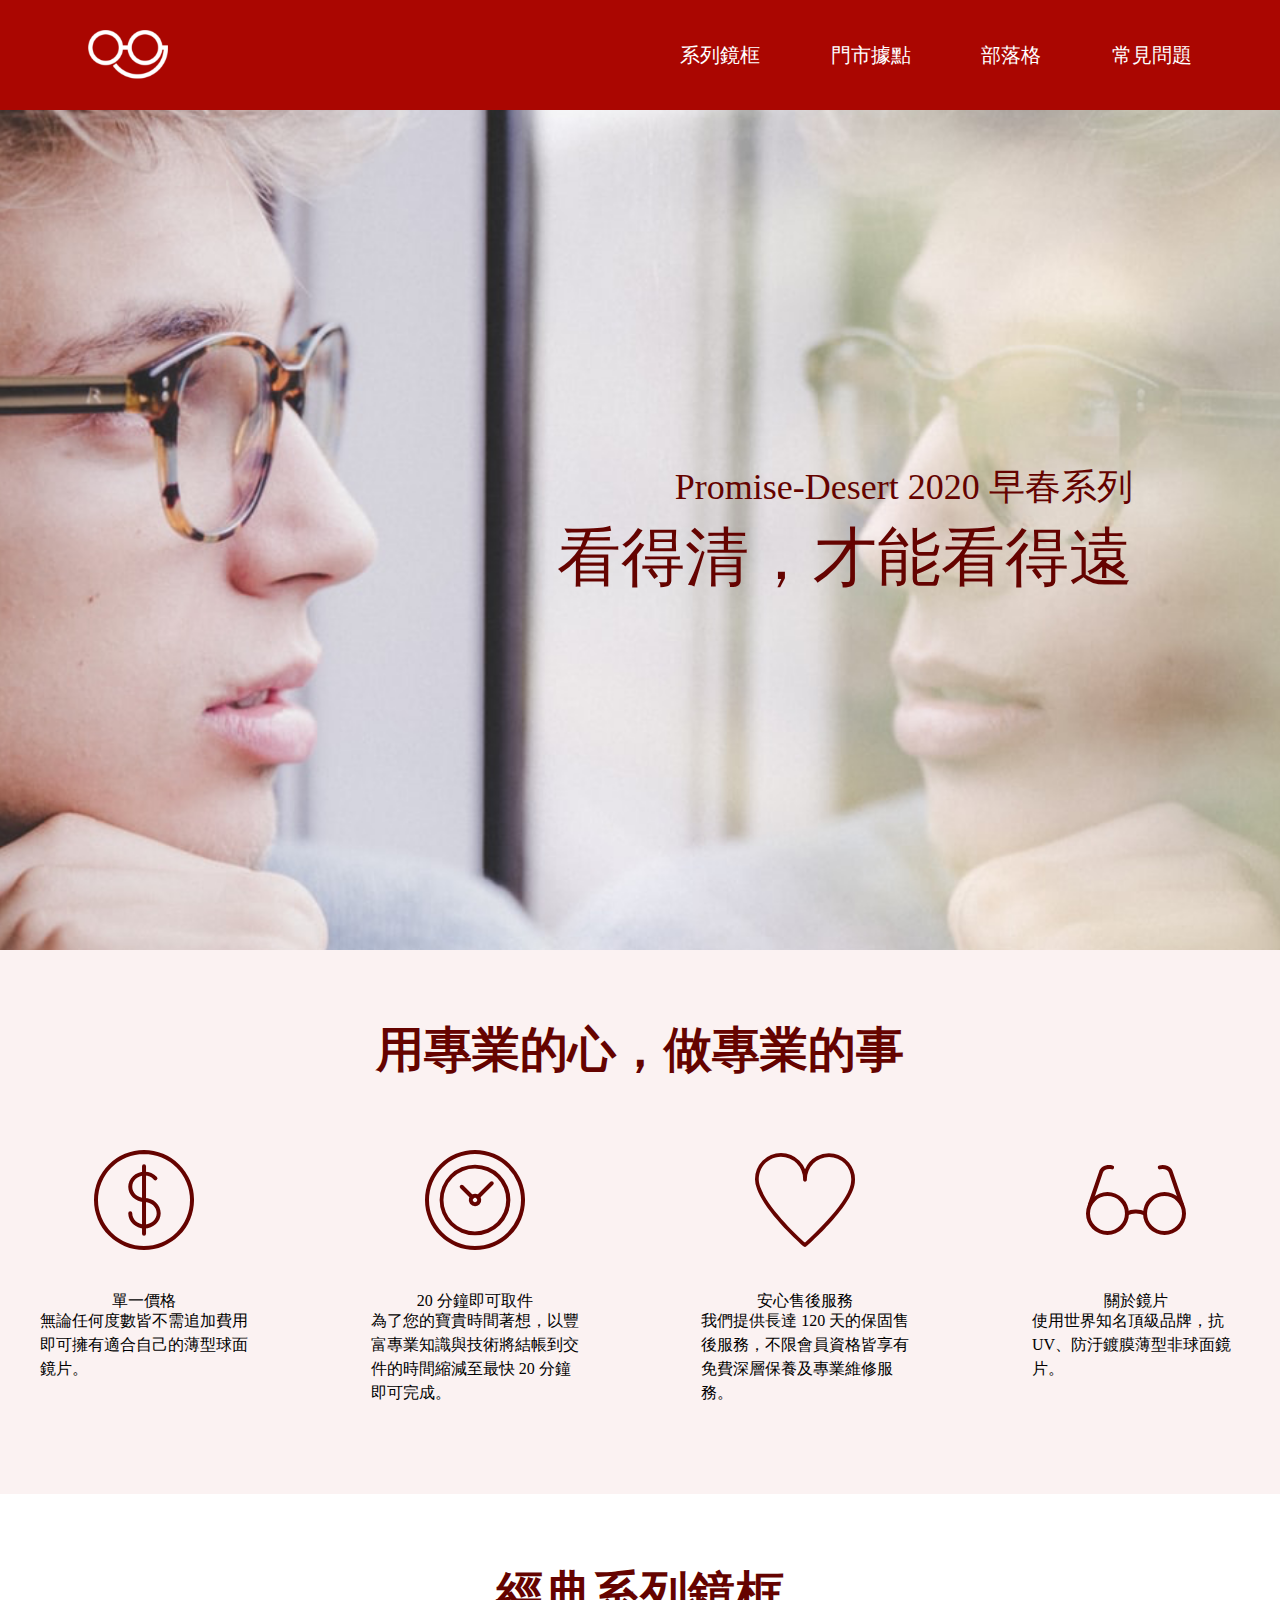
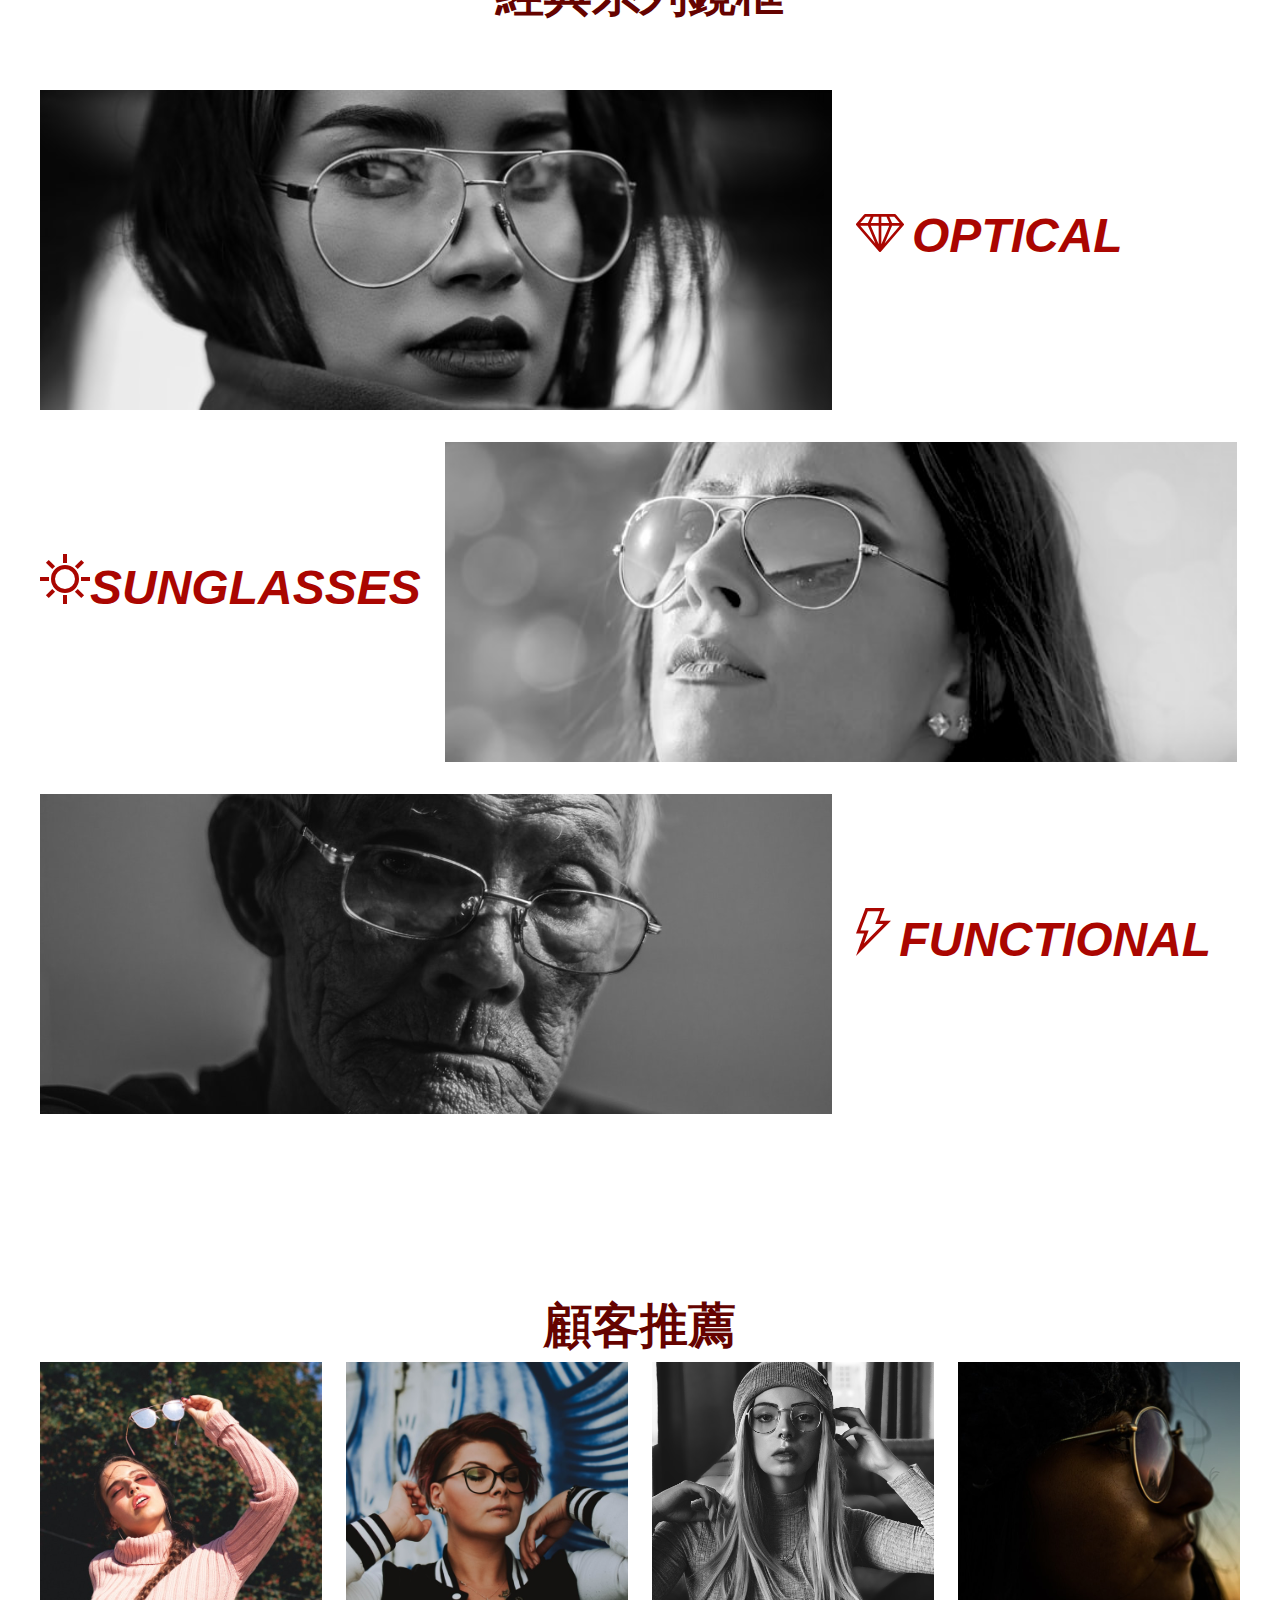
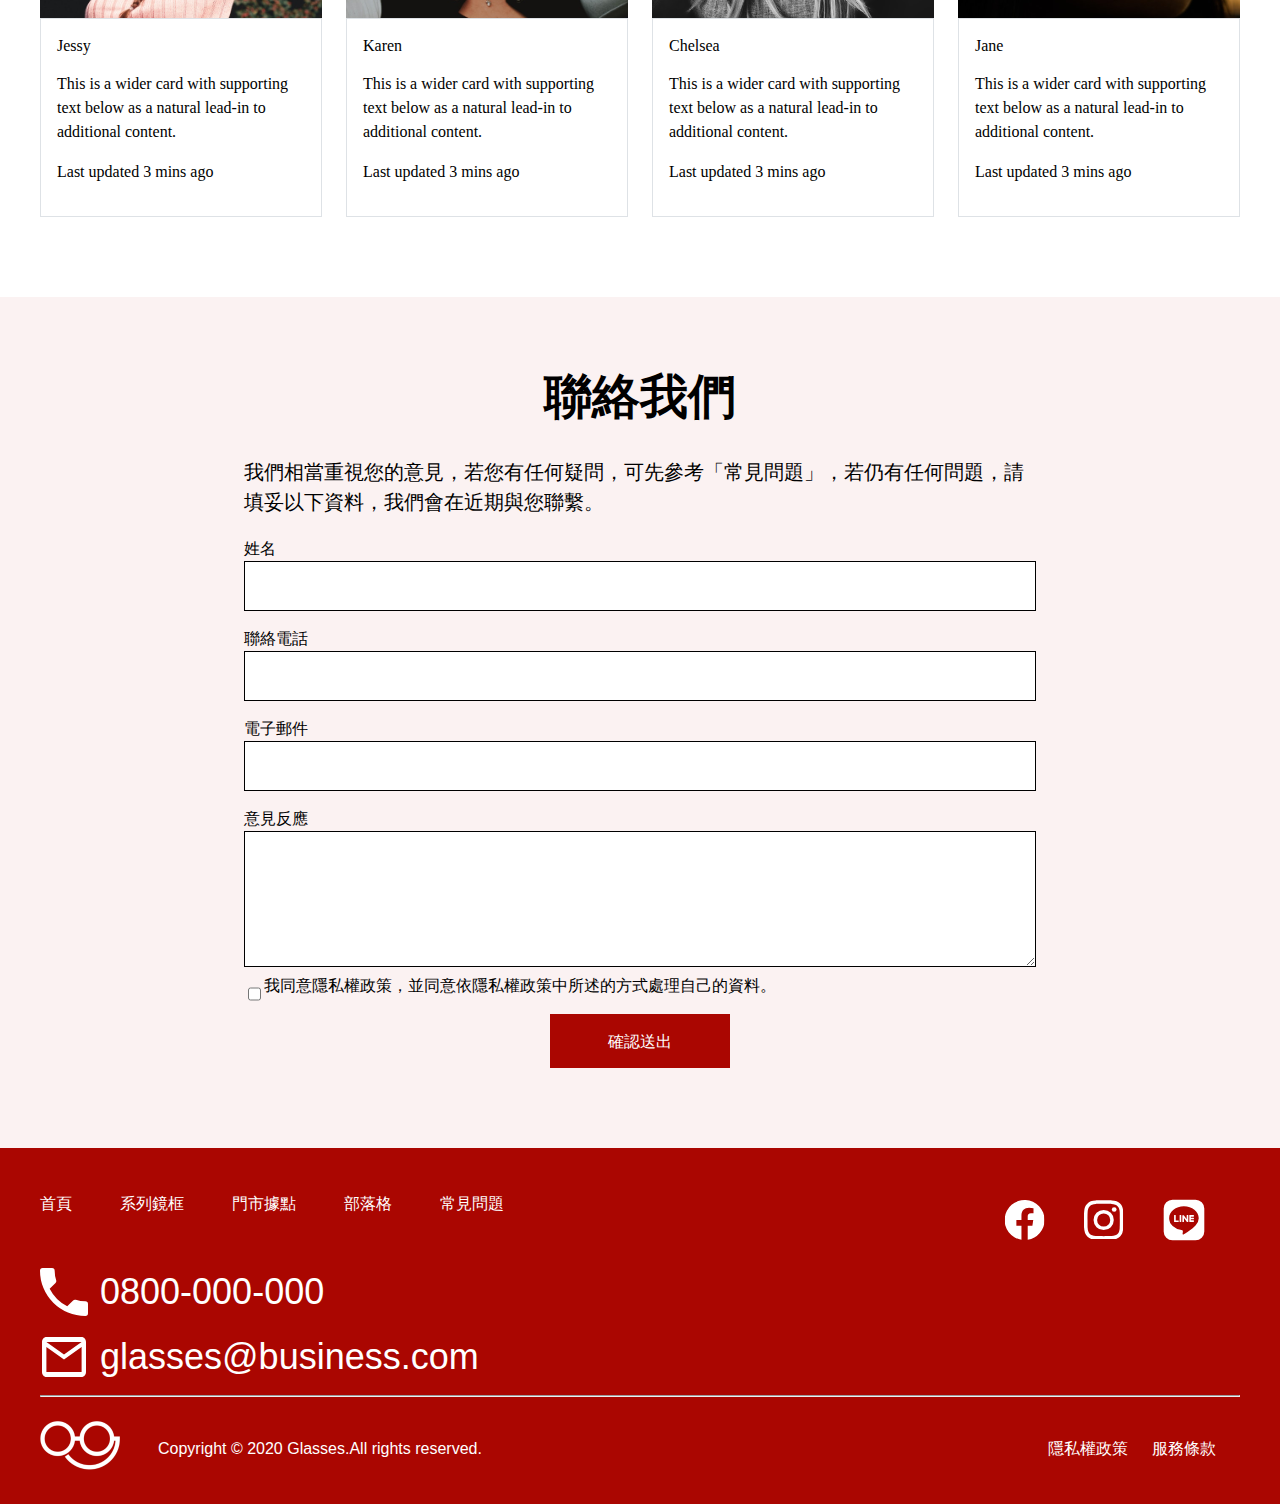
==== index.html @ a4ba2c4d "第三 & 四週 RWD 版型" ====
<!DOCTYPE html>
<html lang="en">

<head>
    <meta charset="UTF-8">
    <meta name="viewport" content="width=device-width, initial-scale=1.0">
    <title>第三 & 四週版型</title>
    <link rel="stylesheet" href="https://cdnjs.cloudflare.com/ajax/libs/font-awesome/5.13.0/css/all.min.css">
    <link rel="stylesheet" href="css/all.min.css">
    <script src="https://code.jquery.com/jquery-3.5.1.min.js"
        integrity="sha256-9/aliU8dGd2tb6OSsuzixeV4y/faTqgFtohetphbbj0=" crossorigin="anonymous"></script>
    <script type="text/javascript">
        $(document).ready(function () {
            $(".menubtn").click(function (e) {
                e.preventDefault();
                $(".menu").toggleClass("active");
            });
        });
    </script>
</head>

<body>
    <header>
        <a class="menubtn" href="index.html">
            <i class="fas fa-bars"></i>
        </a>
        <h1>
            <a href="index.html">
                <img src="image/logo-new_工作區域 1.png" alt="logo">
            </a>
        </h1>
        <ul class="menu">
            <li><a href="#">系列鏡框</a></li>
            <li><a href="#">門市據點</a></li>
            <li><a href="#">部落格</a></li>
            <li><a href="#">常見問題</a></li>
        </ul>
    </header>
    <section>
        <div class="banner">
            <div class="banner-content">
                <h1>Promise-Desert 2020 早春系列</h1>
                <h3>看得清，才能看得遠</h3>
            </div>
        </div>
    </section>
    <section>
        <div class="main">
            <div class="container">
                <h2 class="title">用專業的心，做專業的事</h2>
                <ul>
                    <li>
                        <img src="image/iconfinder_circle-dollar_430089.svg" alt="">
                        <h3>單一價格</h3>
                        <p>無論任何度數皆不需追加費用 即可擁有適合自己的薄型球面 鏡片。</p>
                    </li>
                    <li>
                        <img src="image/iconfinder_clock-1_430090.svg" alt="">
                        <h3>20 分鐘即可取件</h3>
                        <p>為了您的寶貴時間著想，以豐 富專業知識與技術將結帳到交 件的時間縮減至最快 20 分鐘 即可完成。</p>
                    </li>
                    <li>
                        <img src="image/iconfinder_heart_430099.svg" alt="">
                        <h3>安心售後服務</h3>
                        <p>我們提供長達 120 天的保固售後服務，不限會員資格皆享有免費深層保養及專業維修服務。</p>
                    </li>
                    <li>
                        <img src="image/iconfinder_glasses_430098 (1).svg" alt="">
                        <h3>關於鏡片</h3>
                        <p>使用世界知名頂級品牌，抗UV、防汙鍍膜薄型非球面鏡片。</p>
                    </li>
                </ul>
            </div>
        </div>
    </section>
    <section>
        <div class="product">
            <div class="container">
                <h2 class="title">經典系列鏡框</h2>
                <div class="product-content">
                    <img src="image/8.png" alt="">
                    <div class="title product-style">
                        <img src="image/iconfinder_44_2529968.svg" alt="">
                        <h3>OPTICAL</h3>
                    </div>
                </div>
                <div class="product-content">
                    <img src="image/pic.png" alt="">
                    <div class="title product-style">
                        <img src="image/Layer_1.svg" alt="">
                        <h3>SUNGLASSES</h3>
                    </div>

                </div>
                <div class="product-content">
                    <img src="image/28.png" alt="">
                    <div class="title product-style">
                        <img src="image/Page-1.svg" alt="">
                        <h3>FUNCTIONAL</h3>
                    </div>
                </div>
            </div>
        </div>
    </section>
    <section>
        <div class="custom">
            <div class="container">
                <h2 class="title">顧客推薦</h2>
                <ul>
                    <li>
                        <a class="photo">
                            <img src="image/18.png" alt="">
                        </a>
                        <a class="content">
                            <h3>Jessy</h3>
                            <p>This is a wider card with supporting text below as a natural lead-in to additional
                                content.
                            </p>
                            <p>Last updated 3 mins ago</p>
                        </a>
                    </li>
                    <li>
                        <a class="photo"><img src="image/25.png" alt=""></a>
                        <a class="content">
                            <h3>Karen</h3>
                            <p>This is a wider card with supporting text below as a natural lead-in to additional
                                content.
                            </p>
                            <p>Last updated 3 mins ago</p>
                        </a>
                    </li>
                    <li>
                        <a class="photo"><img src="image/36.png" alt=""></a>
                        <a class="content">
                            <h3>Chelsea</h3>
                            <p>This is a wider card with supporting text below as a natural lead-in to additional
                                content.
                            </p>
                            <p>Last updated 3 mins ago</p>
                        </a>
                    </li>
                    <li>
                        <a class="photo"><img src="image/45.png" alt=""></a>
                        <a class="content">
                            <h3>Jane</h3>
                            <p>This is a wider card with supporting text below as a natural lead-in to additional
                                content.
                            </p>
                            <p>Last updated 3 mins ago</p>
                        </a>

                    </li>
                </ul>
            </div>
        </div>
    </section>
    <section>
        <div class="contact">
            <div class="container">
                <h2 class="title">聯絡我們</h2>
                <div class="container">
                    <h3>我們相當重視您的意見，若您有任何疑問，可先參考「常見問題」，若仍有任何問題，請填妥以下資料，我們會在近期與您聯繫。</h3>
                    <label for="Name">姓名</label>
                    <input type="text" id="Name" name="Name">
                    <label for="Tel">聯絡電話</label>
                    <input type="text" id="Tel" name="Tel">
                    <label for="Email">電子郵件</label>
                    <input type="text" id="Email" name="Email">
                    <label for="Message">意見反應</label>
                    <textarea id="Message" rows="4" cols="50"></textarea>
                    <div class="agree-container">
                        <input type="checkbox" name="" id="agree">
                        <label class="agree" for="agree">
                            我同意隱私權政策，並同意依隱私權政策中所述的方式處理自己的資料。
                        </label>
                    </div>
                    <div class="submit">
                        <a href="#" class="submit" type="submit">確認送出</a>
                    </div>
                </div>
            </div>
        </div>
    </section>
    <footer>
        <div class="container">
            <div class="footer-phone">
                <div class="footer-hd">
                    <ul class="list">
                        <li>
                            <a href="#">
                                首頁
                            </a>
                        </li>
                        <li>
                            <a href="#">
                                系列鏡框
                            </a>
                        </li>
                        <li>
                            <a href="#">
                                門市據點
                            </a>
                        </li>
                        <li>
                            <a href="#">
                                部落格
                            </a>
                        </li>
                        <li>
                            <a href="#">
                                常見問題
                            </a>
                        </li>
                    </ul>
                    <ul class="icon">
                        <li>
                            <a href="#"><img src="image/ic_social_fb.svg" alt=""></a>
                        </li>
                        <li>
                            <a href="#"><img src="image/ic_social_ig.svg" alt=""></a>
                        </li>
                        <li>
                            <a href="#"><img src="image/ic_social_line.svg" alt=""></a>
                        </li>
                    </ul>
                </div>
                <div class="content">
                    <p><img src="image/ic_phone_48px.svg" class="tel" alt="">0800-000-000</p>
                    <p><img src="image/ic_mail_outline_24px.svg" class="email" alt="">glasses@business.com</p>
                </div>
            </div>
            <hr>
            <div class="footer-dn">
                <a href="#">
                    <img src="image/logo-new_工作區域 1@2x.png" alt="">
                </a>
                <div class="copy">
                    <span>Copyright © 2020 Glasses.All rights reserved.</span>
                    <p><span>隱私權政策</span><span>服務條款</span></p>
                </div>

            </div>
        </div>
    </footer>
</body>

</html>
---- css/all.min.css ----
html,body,div,span,applet,object,iframe,h1,h2,h3,h4,h5,h6,p,blockquote,pre,a,abbr,acronym,address,big,cite,code,del,dfn,em,img,ins,kbd,q,s,samp,small,strike,strong,sub,sup,tt,var,b,u,i,center,dl,dt,dd,ol,ul,li,fieldset,form,label,legend,table,caption,tbody,tfoot,thead,tr,th,td,article,aside,canvas,details,embed,figure,figcaption,footer,header,hgroup,menu,nav,output,ruby,section,summary,time,mark,audio,video{margin:0;padding:0;border:0;font-size:100%;font:inherit;vertical-align:baseline}article,aside,details,figcaption,figure,footer,header,hgroup,menu,nav,section{display:block}body{line-height:1}ol,ul{list-style:none}blockquote,q{quotes:none}blockquote:before,blockquote:after,q:before,q:after{content:"";content:none}table{border-collapse:collapse;border-spacing:0}*,*:before,*:after{-webkit-box-sizing:border-box;box-sizing:border-box}header{padding:30px 88px;background-color:#AA0601;display:-webkit-box;display:-ms-flexbox;display:flex;-webkit-box-pack:justify;-ms-flex-pack:justify;justify-content:space-between;-webkit-box-orient:horizontal;-webkit-box-direction:normal;-ms-flex-direction:row;flex-direction:row}header img{display:block;width:100%;height:auto}header .menubtn{display:none;color:#ffffff}header .menu{display:-webkit-box;display:-ms-flexbox;display:flex;width:512px;-webkit-box-pack:justify;-ms-flex-pack:justify;justify-content:space-between}header .menu li{padding:10px 0}header .menu li a{color:white;font-size:20px;line-height:1.5;text-decoration:none}footer{font-family:Roboto,sans-serif;font-weight:100;background-color:#aa0601;padding:48px 0 27.43px 0}footer .container .footer-hd{margin-bottom:18px;display:-webkit-box;display:-ms-flexbox;display:flex;-webkit-box-pack:justify;-ms-flex-pack:justify;justify-content:space-between;-webkit-box-orient:horizontal;-webkit-box-direction:normal;-ms-flex-direction:row;flex-direction:row}footer .container .footer-hd .list{display:-webkit-box;display:-ms-flexbox;display:flex;-webkit-box-pack:justify;-ms-flex-pack:justify;justify-content:space-between;-webkit-box-orient:horizontal;-webkit-box-direction:normal;-ms-flex-direction:row;flex-direction:row}footer .container .footer-hd .list li{text-align:center;margin-right:48px}footer .container .footer-hd .list a{text-decoration:none;color:white}footer .container .footer-hd .icon{display:-webkit-box;display:-ms-flexbox;display:flex;-ms-flex-pack:distribute;justify-content:space-around;-webkit-box-orient:horizontal;-webkit-box-direction:normal;-ms-flex-direction:row;flex-direction:row}footer .container .footer-hd .icon li{margin-right:32px}footer .container .content p{display:-webkit-box;display:-ms-flexbox;display:flex;-webkit-box-pack:start;-ms-flex-pack:start;justify-content:start;-webkit-box-orient:horizontal;-webkit-box-direction:normal;-ms-flex-direction:row;flex-direction:row;-webkit-box-align:center;-ms-flex-align:center;align-items:center;font-size:36px;line-height:54px;color:white;margin-bottom:11px}footer .container .content img{width:48px;height:48px;margin-right:12px}footer .container hr{margin-bottom:24px}footer .container .footer-dn{font-size:16px;line-height:24px;color:white;display:-webkit-box;display:-ms-flexbox;display:flex;-webkit-box-pack:justify;-ms-flex-pack:justify;justify-content:space-between;-webkit-box-orient:horizontal;-webkit-box-direction:normal;-ms-flex-direction:row;flex-direction:row}footer .container .footer-dn img{width:80px;margin-right:38px}footer .container .footer-dn .copy{width:100%;display:-webkit-box;display:-ms-flexbox;display:flex;-webkit-box-pack:justify;-ms-flex-pack:justify;justify-content:space-between;-webkit-box-orient:horizontal;-webkit-box-direction:normal;-ms-flex-direction:row;flex-direction:row;-webkit-box-align:center;-ms-flex-align:center;align-items:center}footer .container .footer-dn .copy>span{display:block}footer .container .footer-dn .copy p span{margin-right:24px}.title{font-size:48px;line-height:72px;color:#650300;font-weight:bold;text-align:center}.main,.product,.custom,.contact{padding-top:64px;padding-bottom:80px}.container{max-width:1200px;margin:0 auto}.menu{width:512px;display:-webkit-box;display:-ms-flexbox;display:flex;-webkit-box-pack:justify;-ms-flex-pack:justify;justify-content:space-between;-webkit-box-orient:horizontal;-webkit-box-direction:normal;-ms-flex-direction:row;flex-direction:row}.menu li{padding:10px 0}.menu li a{color:white;font-size:20px;line-height:1.5;text-decoration:none}.banner{background:url("../image/68.png");background-position:center center;background-repeat:no-repeat;width:100%;height:840px;position:relative;color:#650300}.banner h1{display:inline-block;width:526px;height:50px;font-size:36px;line-height:54px}.banner h3{display:inline-block;width:576px;height:90px;font-size:64px;line-height:96px}.banner .banner-content{position:absolute;top:50%;left:66%;-webkit-transform:translate(-50%, -50%);transform:translate(-50%, -50%);text-align:right}.main{height:544px;background-color:#aa06010d}.main .title{margin-bottom:64px}.main ul{display:-webkit-box;display:-ms-flexbox;display:flex;-webkit-box-pack:justify;-ms-flex-pack:justify;justify-content:space-between;-webkit-box-orient:horizontal;-webkit-box-direction:normal;-ms-flex-direction:row;flex-direction:row;-ms-flex-wrap:wrap;flex-wrap:wrap}.main li{text-align:center}.main img{width:100px;height:100px;margin-bottom:40px}.main p{width:208px;text-align:left;font-size:16px;line-height:24px}.product .title{margin-bottom:60px}.product .product-style{font-family:Roboto, sans-serif;font-style:Italic;color:#AA0601;font-weight:bold;display:-webkit-box;display:-ms-flexbox;display:flex;-webkit-box-pack:center;-ms-flex-pack:center;justify-content:center;-webkit-box-orient:horizontal;-webkit-box-direction:normal;-ms-flex-direction:row;flex-direction:row;-webkit-box-align:baseline;-ms-flex-align:baseline;align-items:baseline}.product .product-content{display:-webkit-box;display:-ms-flexbox;display:flex;-webkit-box-pack:start;-ms-flex-pack:start;justify-content:start;-webkit-box-orient:horizontal;-webkit-box-direction:normal;-ms-flex-direction:row;flex-direction:row;-webkit-box-align:center;-ms-flex-align:center;align-items:center}.product .product-content>img{margin-bottom:32px}.product .product-content:nth-child(odd){-webkit-box-orient:horizontal;-webkit-box-direction:reverse;-ms-flex-direction:row-reverse;flex-direction:row-reverse}.product .product-content:nth-child(odd)>img{margin-left:24px}.product .product-content:nth-child(even) .product-style>img{margin-left:24px;margin-right:8px}.custom{max-width:1920px;margin:0 auto}.custom ul{display:-webkit-box;display:-ms-flexbox;display:flex;-webkit-box-pack:center;-ms-flex-pack:center;justify-content:center;-webkit-box-orient:horizontal;-webkit-box-direction:normal;-ms-flex-direction:row;flex-direction:row;-ms-flex-wrap:wrap;flex-wrap:wrap}.custom li{width:282px;margin-right:24px;list-style:none}.custom li .photo{display:block;height:256px}.custom li .photo img{margin-bottom:16px}.custom li .content{display:block;padding:16px;border:1px solid #dee2e6}.custom li .content h3{font-size:16px;line-height:21px;margin-bottom:16px}.custom li .content p{font-size:16px;line-height:24px;margin-bottom:16px}.custom li:nth-child(4){margin-right:0}.contact{background-color:#AA06010D}.contact .title{color:black;margin-bottom:24px}.contact .container{max-width:792px;margin:0 auto;font-size:16px;line-height:24px}.contact .container h3{font-size:20px;line-height:30px;margin-bottom:20px}.contact .container .agree-container{display:-webkit-box;display:-ms-flexbox;display:flex}.contact .container .agree{margin-bottom:16px}.contact .container input:not([type="checkbox"]){max-width:792px;width:100%;height:50px;padding:14px 16px;border:1px solid black;margin-bottom:16px}.contact .container textarea{max-width:792px;width:100%;height:136px;padding:14px 16px;border:1px solid black}.contact .container .submit{display:-webkit-box;display:-ms-flexbox;display:flex;-webkit-box-pack:center;-ms-flex-pack:center;justify-content:center;-webkit-box-orient:horizontal;-webkit-box-direction:normal;-ms-flex-direction:row;flex-direction:row;-webkit-box-align:center;-ms-flex-align:center;align-items:center}.contact .container .submit a{padding:16px 58px;display:block;width:180px;height:54px;text-decoration:none;color:white;background-color:#AA0601}.faq-bg .container,.faq-content .container{max-width:1200px;margin:0 auto}.faq-bg{background:url("../image/72.png");background-position:center top;background-repeat:no-repeat;height:304px;padding-top:214px;margin-bottom:80px}.faq-bg .container{display:-webkit-box;display:-ms-flexbox;display:flex;-webkit-box-pack:start;-ms-flex-pack:start;justify-content:start;-webkit-box-orient:horizontal;-webkit-box-direction:normal;-ms-flex-direction:row;flex-direction:row;-webkit-box-align:center;-ms-flex-align:center;align-items:center;height:90px}.faq-bg .container h1{font-size:64px;line-height:80px;font-weight:bold}.faq-bg .container img{margin-left:16px}.faq-content{margin-bottom:104px}.faq-content h2{font-size:32px;line-height:63px;font-weight:bold;margin-bottom:16px}.faq-content h3{font-size:20px;line-height:23px;font-weight:bold}.faq-content p{font-size:16px;line-height:24px}.faq-content .item{border:1px solid #000000}.faq-content .item>a{text-decoration:none;color:black;display:-webkit-box;display:-ms-flexbox;display:flex;-webkit-box-pack:justify;-ms-flex-pack:justify;justify-content:space-between;-webkit-box-orient:horizontal;-webkit-box-direction:normal;-ms-flex-direction:row;flex-direction:row}.faq-content .item.active .down{display:none}.faq-content .item:not(.active) .up{display:none}.faq-content .item-hd{padding:22px 38px;border-bottom:1px solid #000000}.faq-content .item-body{background-color:#f2f2f2;padding:22px 38px;padding-right:246px}@media (max-width: 768px){header{padding:30px 48px}header .menu{max-width:440px}footer{padding-left:48px;padding-right:48px}footer .container .footer-hd{-webkit-box-align:center;-ms-flex-align:center;align-items:center}footer .container .footer-hd .list li{width:64px;margin-right:40px}footer .container .footer-hd .icon img{width:24px;height:24px}footer .container .content img{width:32px;height:32px;margin-right:8px}footer .container .content p{font-size:20px;line-height:30px}footer .container .footer-dn{font-size:16px;line-height:24px;color:white}footer .container .footer-dn img{display:none}footer .container .footer-dn .copy{width:100%;display:-webkit-box;display:-ms-flexbox;display:flex;-webkit-box-pack:justify;-ms-flex-pack:justify;justify-content:space-between;-webkit-box-orient:horizontal;-webkit-box-direction:normal;-ms-flex-direction:row;flex-direction:row;-webkit-box-align:center;-ms-flex-align:center;align-items:center}footer .container .footer-dn .copy>span{display:block}.title{font-size:32px;line-height:48px}.main,.product,.custom,.contact{padding-top:40px;padding-bottom:40px;padding-left:48px;padding-right:48px}.banner{background:url("../image/68_pad.png")}.banner h1{width:432px;font-size:20px;line-height:30px}.banner h3{width:432px;font-size:48px;line-height:72px}.main{height:668px}.main .title{margin-bottom:32px}.main li{width:324px;height:256px;display:-webkit-box;display:-ms-flexbox;display:flex;-webkit-box-pack:center;-ms-flex-pack:center;justify-content:center;-webkit-box-orient:vertical;-webkit-box-direction:normal;-ms-flex-direction:column;flex-direction:column;-webkit-box-align:center;-ms-flex-align:center;align-items:center}.main img{width:80px;height:80px;margin-bottom:16px}.main h3{margin-bottom:8px}.main p{max-width:224px;margin-bottom:80px}.product{font-size:28px;line-height:42px;display:-webkit-box;display:-ms-flexbox;display:flex;-webkit-box-orient:vertical;-webkit-box-direction:normal;-ms-flex-direction:column;flex-direction:column;-webkit-box-align:stretch;-ms-flex-align:stretch;align-items:stretch}.product .product-content img{width:410px;height:168px;margin-bottom:8px}.product .product-content:nth-child(odd){-webkit-box-orient:horizontal;-webkit-box-direction:normal;-ms-flex-direction:row;flex-direction:row}.product .product-content:nth-child(odd)>img{margin-left:0}.product .product-content:nth-child(odd) .product-style>img{margin-left:24px;margin-right:8px}.product .product-content .product-style>img{width:32px;height:32px}.custom li{width:324px}.custom li .photo img{width:324px;height:256px}.custom li:nth-child(1),.custom li:nth-child(2){margin-right:24px;margin-bottom:24px}.custom li:nth-child(even){margin-right:0}.custom li:nth-child(odd){margin-right:24px}.contact{padding-left:135px;padding-right:135px}.contact .agree-container{display:-webkit-box;display:-ms-flexbox;display:flex}.faq-bg .container,.faq-content .container{padding-left:48px;padding-right:48px}.faq-bg{background:url("../image/72_pad.png");background-position:center top;background-repeat:no-repeat;height:304px;padding-top:237px}.faq-bg .container{height:67px}.faq-bg .container h1{font-size:48px;line-height:80px}.faq-bg .container img{width:48px;height:48px;margin-left:16px}.faq-content{margin-bottom:156px}.faq-content h2{font-size:28px;line-height:63px;margin-bottom:32px}.faq-content h3{font-size:16px;line-height:24px}.faq-content p{font-size:14px;line-height:21px}.faq-content .item-hd{padding:22px 38px;border-bottom:1px solid #000000}.faq-content .item-body{background-color:#f2f2f2;padding:16px 24px}}@media (max-width: 375px){header{position:relative;-webkit-box-pack:center;-ms-flex-pack:center;justify-content:center;padding:10px 0;-webkit-box-align:center;-ms-flex-align:center;align-items:center;-webkit-box-orient:vertical;-webkit-box-direction:normal;-ms-flex-direction:column;flex-direction:column}header .menubtn{display:block;position:absolute;left:13px;width:24px}header h1 img{width:48px;height:30px}header .menu{max-height:0px;left:0;top:100%;width:100%;position:absolute;text-align:center;display:-webkit-box;display:-ms-flexbox;display:flex;-webkit-box-orient:vertical;-webkit-box-direction:normal;-ms-flex-direction:column;flex-direction:column;overflow:hidden;-webkit-transition:all 0.8s;transition:all 0.8s;z-index:120}header .menuactive{max-height:252px}header .menu li{display:block;background:#aa0601;color:#ffffff;border-top:1px solid #ffffff;padding:16px 0;z-index:120}header .menu lihover{background:#8f0400}header .menuactive{max-height:252px}footer{padding-left:11px;padding-right:11px}footer .container .footer-phone{display:-webkit-box;display:-ms-flexbox;display:flex;-webkit-box-pack:justify;-ms-flex-pack:justify;justify-content:space-between;-webkit-box-orient:horizontal;-webkit-box-direction:reverse;-ms-flex-direction:row-reverse;flex-direction:row-reverse}footer .container .footer-hd{-webkit-box-align:center;-ms-flex-align:center;align-items:center;margin:0}footer .container .footer-hd .list{display:none}footer .container .footer-hd .icon li{margin-right:24px}footer .container .footer-hd .icon img{width:24px;height:24px}footer .container .content img{width:13px;height:13px;margin-right:8px}footer .container .content p{font-size:16px;line-height:30px}footer .container .footer-dn{color:white}footer .container .footer-dn img{display:none}footer .container .footer-dn .copy{width:100%;display:-webkit-box;display:-ms-flexbox;display:flex;-webkit-box-pack:justify;-ms-flex-pack:justify;justify-content:space-between;-webkit-box-orient:horizontal;-webkit-box-direction:normal;-ms-flex-direction:row;flex-direction:row;-webkit-box-align:start;-ms-flex-align:start;align-items:start;-ms-flex-direction:column;flex-direction:column}footer .container .footer-dn .copy>span{display:block}footer .container .footer-dn .copy p span{display:block}.title{font-size:32px;line-height:48px}.main,.product,.custom,.contact{padding-top:24px;padding-bottom:24px;padding-left:48px;padding-right:48px}.banner{background:url("../image/68_phone.png");max-width:375px;height:394px;width:100%;height:394px}.banner h1{width:234px;height:22px;font-size:16px;line-height:30px}.banner h3{width:288px;height:45px;font-size:32px;line-height:72px}.banner .banner-content{left:58%}.main{height:1091px;padding-left:11px;padding-right:11px}.main .title{margin-bottom:12px;font-size:24px;line-height:48px}.main ul{display:-webkit-box;display:-ms-flexbox;display:flex;-webkit-box-pack:center;-ms-flex-pack:center;justify-content:center;-webkit-box-orient:vertical;-webkit-box-direction:normal;-ms-flex-direction:column;flex-direction:column;-webkit-box-align:center;-ms-flex-align:center;align-items:center}.main li{width:324px;height:256px;display:-webkit-box;display:-ms-flexbox;display:flex;-webkit-box-pack:center;-ms-flex-pack:center;justify-content:center;-webkit-box-orient:vertical;-webkit-box-direction:normal;-ms-flex-direction:column;flex-direction:column;-webkit-box-align:center;-ms-flex-align:center;align-items:center}.main img{width:80px;height:75.19px;margin-bottom:16px}.main h3{margin-bottom:8px}.main p{max-width:224px;margin-bottom:8px}.main p:last-child{margin-bottom:48px}.product{padding-left:11px;padding-right:11px;font-size:28px;line-height:42px;display:-webkit-box;display:-ms-flexbox;display:flex;-webkit-box-pack:center;-ms-flex-pack:center;justify-content:center;-webkit-box-orient:vertical;-webkit-box-direction:normal;-ms-flex-direction:column;flex-direction:column}.product .product-content{position:relative}.product .product-content img{width:352px;height:134px;margin-bottom:8px}.product .product-content .product-style{position:absolute;top:50%;left:50%;-webkit-transform:translate(-50%, -50%);transform:translate(-50%, -50%);color:white;font-size:28px;line-height:42px}.product .product-content .product-style>img{width:32px;height:32px}.product .product-content:nth-child(2) .product-style>img{content:url("../image/iconfinder_44_2529968_w.svg")}.product .product-content:nth-child(3) .product-style>img{content:url("../image/Layer_1_w.svg")}.product .product-content:nth-child(4) .product-style>img{content:url("../image/Page-1_w.svg")}.custom{padding-left:11px;padding-right:11px}.custom ul{-webkit-box-orient:vertical;-webkit-box-direction:normal;-ms-flex-direction:column;flex-direction:column}.custom li{width:352px;margin-bottom:24px}.custom li .photo img{width:100%;height:256px}.contact{padding-left:24px;padding-right:24px}.contact .agree-container{display:-webkit-box;display:-ms-flexbox;display:flex;-webkit-box-pack:center;-ms-flex-pack:center;justify-content:center;-webkit-box-orient:horizontal;-webkit-box-direction:normal;-ms-flex-direction:row;flex-direction:row}.faq-bg .container,.faq-content .container{padding-left:11px;padding-right:11px}.faq-bg{background:url("../image/72_phone.png");background-position:center top;background-repeat:no-repeat;height:143px;padding-top:103px;margin-bottom:24px}.faq-bg .container{height:40px}.faq-bg .container h1{font-size:28px;line-height:80px}.faq-bg .container img{width:24px;height:24px}.faq-content{margin-bottom:56px}.faq-content h2{font-size:20px;line-height:63px;margin-bottom:16px}.faq-content h3{font-size:16px;line-height:24px}.faq-content p{font-size:14px;line-height:21px}.faq-content .item-hd{padding:16px 16px;padding-right:8px;border-bottom:1px solid #000000}.faq-content .item-body{background-color:#f2f2f2;padding:16px 16px}}
/*# sourceMappingURL=all.min.css.map */
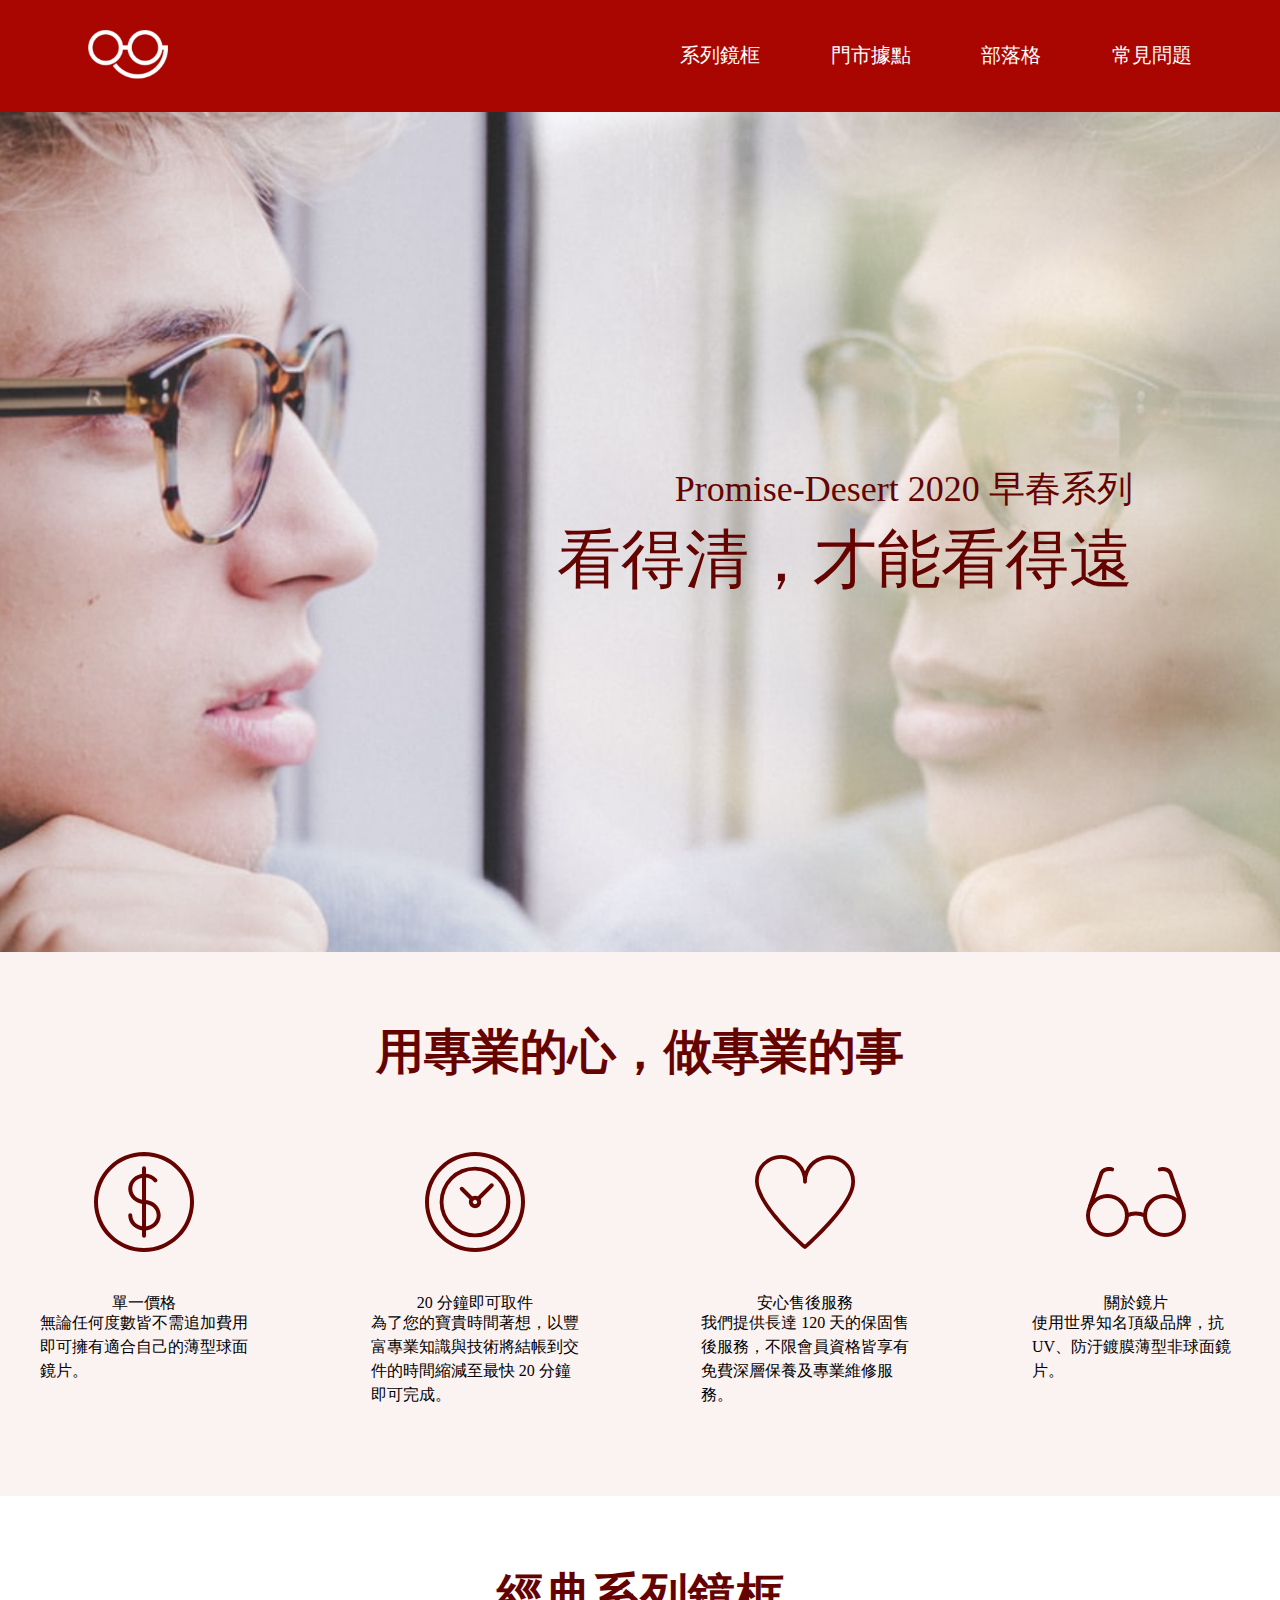
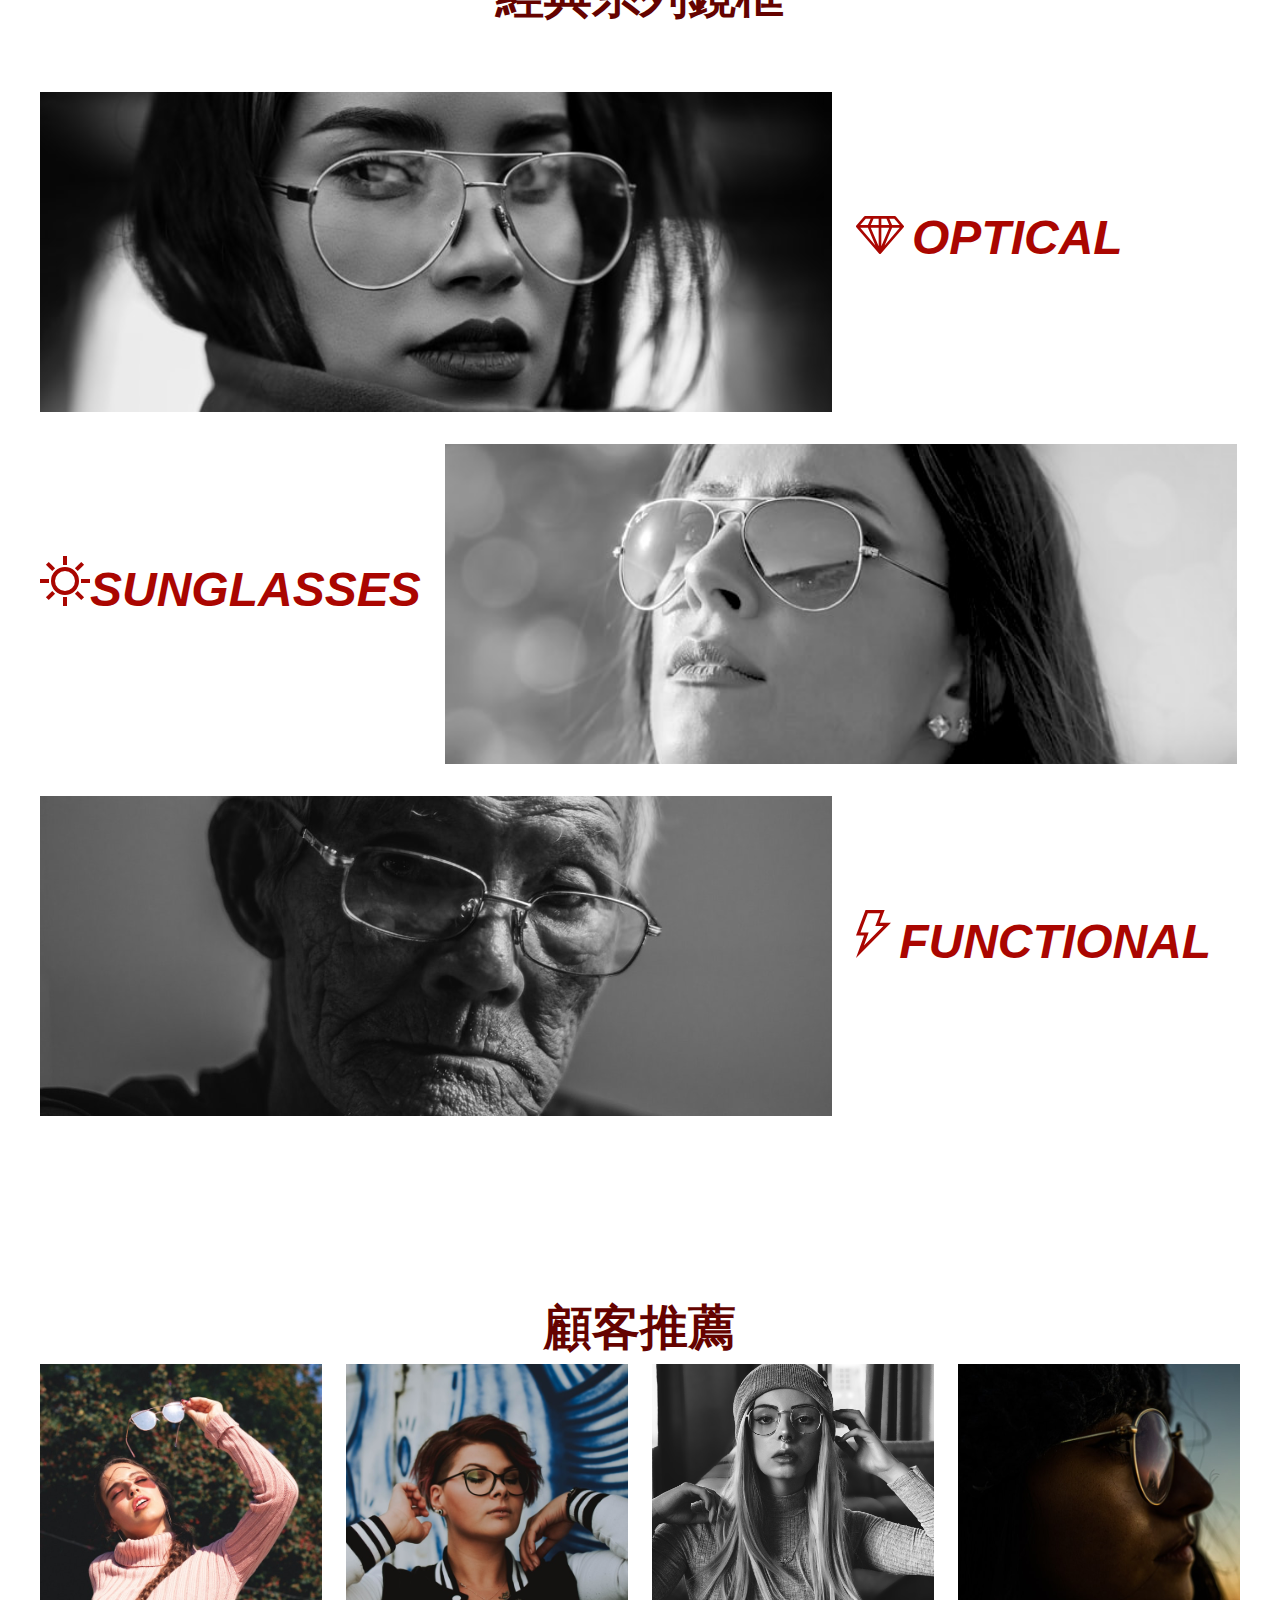
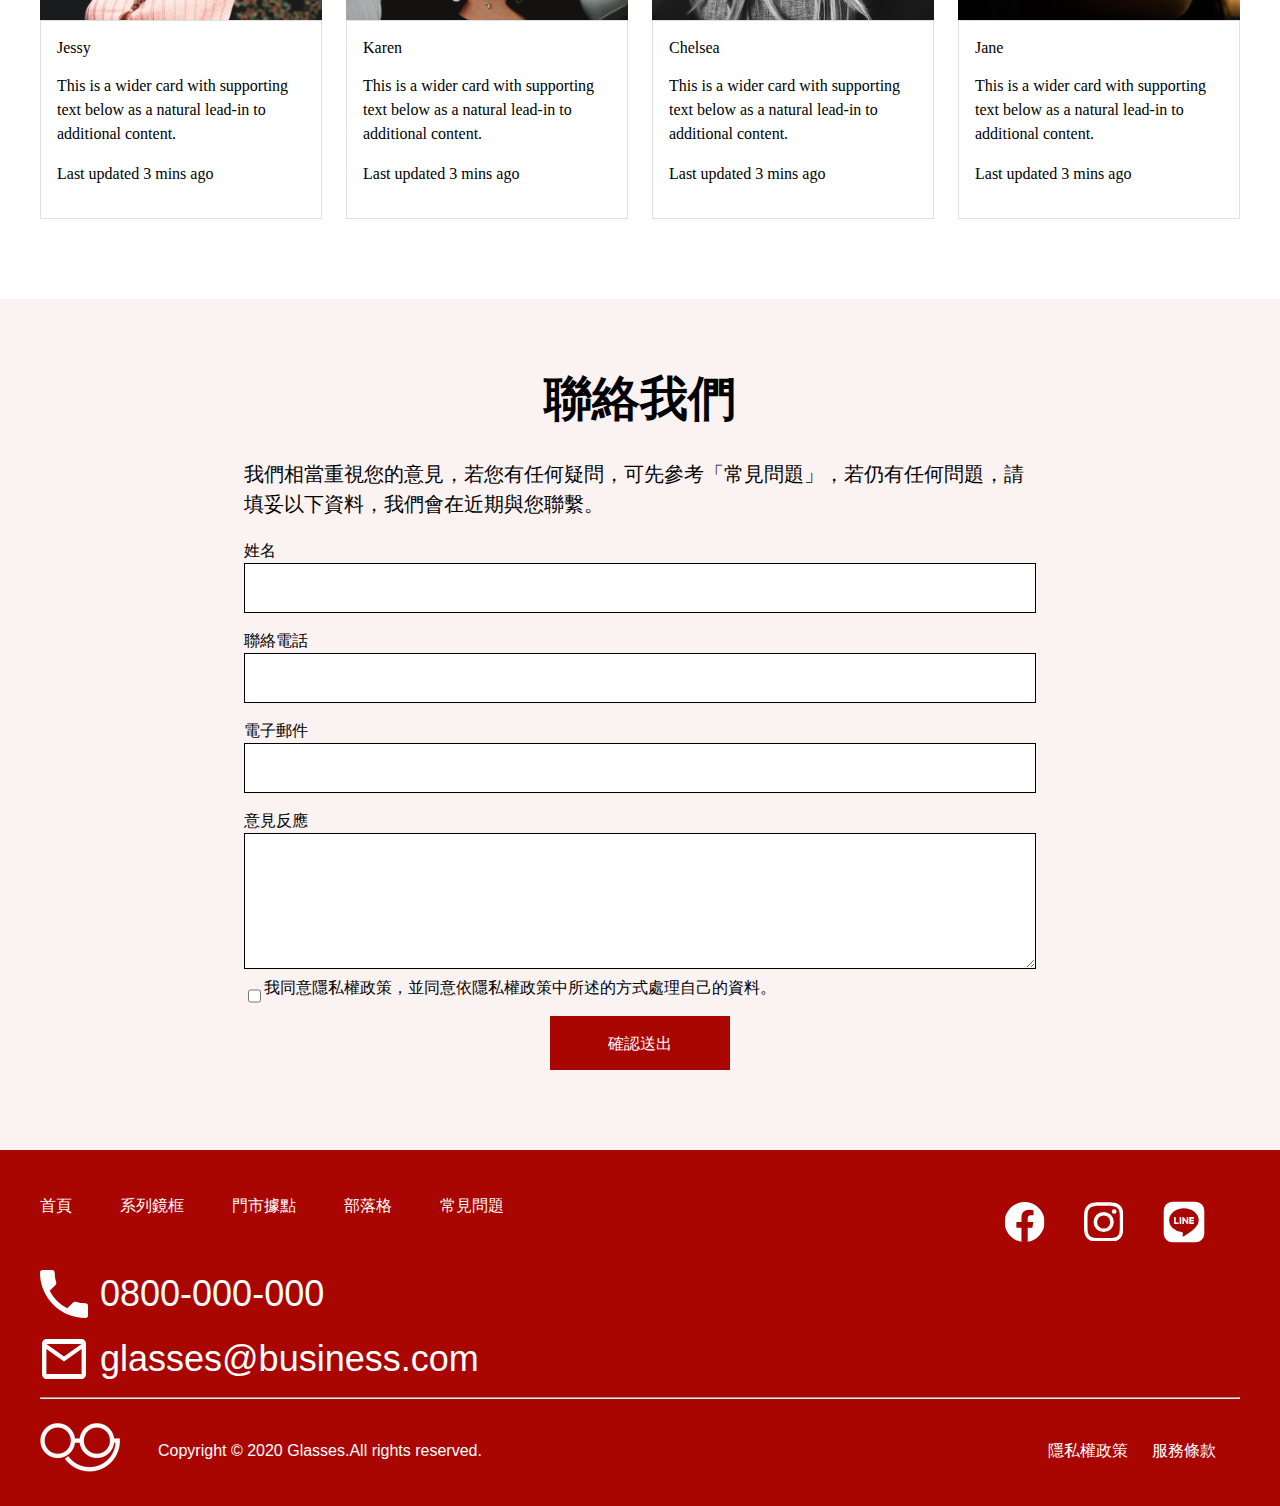
==== commit 4390bb9f: "修正漢堡選單" ====
--- a/index.html
+++ b/index.html
@@ -14,9 +14,11 @@
             $(".menubtn").click(function (e) {
                 e.preventDefault();
                 $(".menu").toggleClass("active");
+                console.log(e);
             });
         });
     </script>
+    
 </head>
 
 <body>
@@ -33,9 +35,10 @@
             <li><a href="#">系列鏡框</a></li>
             <li><a href="#">門市據點</a></li>
             <li><a href="#">部落格</a></li>
-            <li><a href="#">常見問題</a></li>
+            <li><a href="faq.html">常見問題</a></li>
         </ul>
     </header>
+
     <section>
         <div class="banner">
             <div class="banner-content">
--- a/css/all.min.css
+++ b/css/all.min.css
@@ -1,2 +1,2 @@
-html,body,div,span,applet,object,iframe,h1,h2,h3,h4,h5,h6,p,blockquote,pre,a,abbr,acronym,address,big,cite,code,del,dfn,em,img,ins,kbd,q,s,samp,small,strike,strong,sub,sup,tt,var,b,u,i,center,dl,dt,dd,ol,ul,li,fieldset,form,label,legend,table,caption,tbody,tfoot,thead,tr,th,td,article,aside,canvas,details,embed,figure,figcaption,footer,header,hgroup,menu,nav,output,ruby,section,summary,time,mark,audio,video{margin:0;padding:0;border:0;font-size:100%;font:inherit;vertical-align:baseline}article,aside,details,figcaption,figure,footer,header,hgroup,menu,nav,section{display:block}body{line-height:1}ol,ul{list-style:none}blockquote,q{quotes:none}blockquote:before,blockquote:after,q:before,q:after{content:"";content:none}table{border-collapse:collapse;border-spacing:0}*,*:before,*:after{-webkit-box-sizing:border-box;box-sizing:border-box}header{padding:30px 88px;background-color:#AA0601;display:-webkit-box;display:-ms-flexbox;display:flex;-webkit-box-pack:justify;-ms-flex-pack:justify;justify-content:space-between;-webkit-box-orient:horizontal;-webkit-box-direction:normal;-ms-flex-direction:row;flex-direction:row}header img{display:block;width:100%;height:auto}header .menubtn{display:none;color:#ffffff}header .menu{display:-webkit-box;display:-ms-flexbox;display:flex;width:512px;-webkit-box-pack:justify;-ms-flex-pack:justify;justify-content:space-between}header .menu li{padding:10px 0}header .menu li a{color:white;font-size:20px;line-height:1.5;text-decoration:none}footer{font-family:Roboto,sans-serif;font-weight:100;background-color:#aa0601;padding:48px 0 27.43px 0}footer .container .footer-hd{margin-bottom:18px;display:-webkit-box;display:-ms-flexbox;display:flex;-webkit-box-pack:justify;-ms-flex-pack:justify;justify-content:space-between;-webkit-box-orient:horizontal;-webkit-box-direction:normal;-ms-flex-direction:row;flex-direction:row}footer .container .footer-hd .list{display:-webkit-box;display:-ms-flexbox;display:flex;-webkit-box-pack:justify;-ms-flex-pack:justify;justify-content:space-between;-webkit-box-orient:horizontal;-webkit-box-direction:normal;-ms-flex-direction:row;flex-direction:row}footer .container .footer-hd .list li{text-align:center;margin-right:48px}footer .container .footer-hd .list a{text-decoration:none;color:white}footer .container .footer-hd .icon{display:-webkit-box;display:-ms-flexbox;display:flex;-ms-flex-pack:distribute;justify-content:space-around;-webkit-box-orient:horizontal;-webkit-box-direction:normal;-ms-flex-direction:row;flex-direction:row}footer .container .footer-hd .icon li{margin-right:32px}footer .container .content p{display:-webkit-box;display:-ms-flexbox;display:flex;-webkit-box-pack:start;-ms-flex-pack:start;justify-content:start;-webkit-box-orient:horizontal;-webkit-box-direction:normal;-ms-flex-direction:row;flex-direction:row;-webkit-box-align:center;-ms-flex-align:center;align-items:center;font-size:36px;line-height:54px;color:white;margin-bottom:11px}footer .container .content img{width:48px;height:48px;margin-right:12px}footer .container hr{margin-bottom:24px}footer .container .footer-dn{font-size:16px;line-height:24px;color:white;display:-webkit-box;display:-ms-flexbox;display:flex;-webkit-box-pack:justify;-ms-flex-pack:justify;justify-content:space-between;-webkit-box-orient:horizontal;-webkit-box-direction:normal;-ms-flex-direction:row;flex-direction:row}footer .container .footer-dn img{width:80px;margin-right:38px}footer .container .footer-dn .copy{width:100%;display:-webkit-box;display:-ms-flexbox;display:flex;-webkit-box-pack:justify;-ms-flex-pack:justify;justify-content:space-between;-webkit-box-orient:horizontal;-webkit-box-direction:normal;-ms-flex-direction:row;flex-direction:row;-webkit-box-align:center;-ms-flex-align:center;align-items:center}footer .container .footer-dn .copy>span{display:block}footer .container .footer-dn .copy p span{margin-right:24px}.title{font-size:48px;line-height:72px;color:#650300;font-weight:bold;text-align:center}.main,.product,.custom,.contact{padding-top:64px;padding-bottom:80px}.container{max-width:1200px;margin:0 auto}.menu{width:512px;display:-webkit-box;display:-ms-flexbox;display:flex;-webkit-box-pack:justify;-ms-flex-pack:justify;justify-content:space-between;-webkit-box-orient:horizontal;-webkit-box-direction:normal;-ms-flex-direction:row;flex-direction:row}.menu li{padding:10px 0}.menu li a{color:white;font-size:20px;line-height:1.5;text-decoration:none}.banner{background:url("../image/68.png");background-position:center center;background-repeat:no-repeat;width:100%;height:840px;position:relative;color:#650300}.banner h1{display:inline-block;width:526px;height:50px;font-size:36px;line-height:54px}.banner h3{display:inline-block;width:576px;height:90px;font-size:64px;line-height:96px}.banner .banner-content{position:absolute;top:50%;left:66%;-webkit-transform:translate(-50%, -50%);transform:translate(-50%, -50%);text-align:right}.main{height:544px;background-color:#aa06010d}.main .title{margin-bottom:64px}.main ul{display:-webkit-box;display:-ms-flexbox;display:flex;-webkit-box-pack:justify;-ms-flex-pack:justify;justify-content:space-between;-webkit-box-orient:horizontal;-webkit-box-direction:normal;-ms-flex-direction:row;flex-direction:row;-ms-flex-wrap:wrap;flex-wrap:wrap}.main li{text-align:center}.main img{width:100px;height:100px;margin-bottom:40px}.main p{width:208px;text-align:left;font-size:16px;line-height:24px}.product .title{margin-bottom:60px}.product .product-style{font-family:Roboto, sans-serif;font-style:Italic;color:#AA0601;font-weight:bold;display:-webkit-box;display:-ms-flexbox;display:flex;-webkit-box-pack:center;-ms-flex-pack:center;justify-content:center;-webkit-box-orient:horizontal;-webkit-box-direction:normal;-ms-flex-direction:row;flex-direction:row;-webkit-box-align:baseline;-ms-flex-align:baseline;align-items:baseline}.product .product-content{display:-webkit-box;display:-ms-flexbox;display:flex;-webkit-box-pack:start;-ms-flex-pack:start;justify-content:start;-webkit-box-orient:horizontal;-webkit-box-direction:normal;-ms-flex-direction:row;flex-direction:row;-webkit-box-align:center;-ms-flex-align:center;align-items:center}.product .product-content>img{margin-bottom:32px}.product .product-content:nth-child(odd){-webkit-box-orient:horizontal;-webkit-box-direction:reverse;-ms-flex-direction:row-reverse;flex-direction:row-reverse}.product .product-content:nth-child(odd)>img{margin-left:24px}.product .product-content:nth-child(even) .product-style>img{margin-left:24px;margin-right:8px}.custom{max-width:1920px;margin:0 auto}.custom ul{display:-webkit-box;display:-ms-flexbox;display:flex;-webkit-box-pack:center;-ms-flex-pack:center;justify-content:center;-webkit-box-orient:horizontal;-webkit-box-direction:normal;-ms-flex-direction:row;flex-direction:row;-ms-flex-wrap:wrap;flex-wrap:wrap}.custom li{width:282px;margin-right:24px;list-style:none}.custom li .photo{display:block;height:256px}.custom li .photo img{margin-bottom:16px}.custom li .content{display:block;padding:16px;border:1px solid #dee2e6}.custom li .content h3{font-size:16px;line-height:21px;margin-bottom:16px}.custom li .content p{font-size:16px;line-height:24px;margin-bottom:16px}.custom li:nth-child(4){margin-right:0}.contact{background-color:#AA06010D}.contact .title{color:black;margin-bottom:24px}.contact .container{max-width:792px;margin:0 auto;font-size:16px;line-height:24px}.contact .container h3{font-size:20px;line-height:30px;margin-bottom:20px}.contact .container .agree-container{display:-webkit-box;display:-ms-flexbox;display:flex}.contact .container .agree{margin-bottom:16px}.contact .container input:not([type="checkbox"]){max-width:792px;width:100%;height:50px;padding:14px 16px;border:1px solid black;margin-bottom:16px}.contact .container textarea{max-width:792px;width:100%;height:136px;padding:14px 16px;border:1px solid black}.contact .container .submit{display:-webkit-box;display:-ms-flexbox;display:flex;-webkit-box-pack:center;-ms-flex-pack:center;justify-content:center;-webkit-box-orient:horizontal;-webkit-box-direction:normal;-ms-flex-direction:row;flex-direction:row;-webkit-box-align:center;-ms-flex-align:center;align-items:center}.contact .container .submit a{padding:16px 58px;display:block;width:180px;height:54px;text-decoration:none;color:white;background-color:#AA0601}.faq-bg .container,.faq-content .container{max-width:1200px;margin:0 auto}.faq-bg{background:url("../image/72.png");background-position:center top;background-repeat:no-repeat;height:304px;padding-top:214px;margin-bottom:80px}.faq-bg .container{display:-webkit-box;display:-ms-flexbox;display:flex;-webkit-box-pack:start;-ms-flex-pack:start;justify-content:start;-webkit-box-orient:horizontal;-webkit-box-direction:normal;-ms-flex-direction:row;flex-direction:row;-webkit-box-align:center;-ms-flex-align:center;align-items:center;height:90px}.faq-bg .container h1{font-size:64px;line-height:80px;font-weight:bold}.faq-bg .container img{margin-left:16px}.faq-content{margin-bottom:104px}.faq-content h2{font-size:32px;line-height:63px;font-weight:bold;margin-bottom:16px}.faq-content h3{font-size:20px;line-height:23px;font-weight:bold}.faq-content p{font-size:16px;line-height:24px}.faq-content .item{border:1px solid #000000}.faq-content .item>a{text-decoration:none;color:black;display:-webkit-box;display:-ms-flexbox;display:flex;-webkit-box-pack:justify;-ms-flex-pack:justify;justify-content:space-between;-webkit-box-orient:horizontal;-webkit-box-direction:normal;-ms-flex-direction:row;flex-direction:row}.faq-content .item.active .down{display:none}.faq-content .item:not(.active) .up{display:none}.faq-content .item-hd{padding:22px 38px;border-bottom:1px solid #000000}.faq-content .item-body{background-color:#f2f2f2;padding:22px 38px;padding-right:246px}@media (max-width: 768px){header{padding:30px 48px}header .menu{max-width:440px}footer{padding-left:48px;padding-right:48px}footer .container .footer-hd{-webkit-box-align:center;-ms-flex-align:center;align-items:center}footer .container .footer-hd .list li{width:64px;margin-right:40px}footer .container .footer-hd .icon img{width:24px;height:24px}footer .container .content img{width:32px;height:32px;margin-right:8px}footer .container .content p{font-size:20px;line-height:30px}footer .container .footer-dn{font-size:16px;line-height:24px;color:white}footer .container .footer-dn img{display:none}footer .container .footer-dn .copy{width:100%;display:-webkit-box;display:-ms-flexbox;display:flex;-webkit-box-pack:justify;-ms-flex-pack:justify;justify-content:space-between;-webkit-box-orient:horizontal;-webkit-box-direction:normal;-ms-flex-direction:row;flex-direction:row;-webkit-box-align:center;-ms-flex-align:center;align-items:center}footer .container .footer-dn .copy>span{display:block}.title{font-size:32px;line-height:48px}.main,.product,.custom,.contact{padding-top:40px;padding-bottom:40px;padding-left:48px;padding-right:48px}.banner{background:url("../image/68_pad.png")}.banner h1{width:432px;font-size:20px;line-height:30px}.banner h3{width:432px;font-size:48px;line-height:72px}.main{height:668px}.main .title{margin-bottom:32px}.main li{width:324px;height:256px;display:-webkit-box;display:-ms-flexbox;display:flex;-webkit-box-pack:center;-ms-flex-pack:center;justify-content:center;-webkit-box-orient:vertical;-webkit-box-direction:normal;-ms-flex-direction:column;flex-direction:column;-webkit-box-align:center;-ms-flex-align:center;align-items:center}.main img{width:80px;height:80px;margin-bottom:16px}.main h3{margin-bottom:8px}.main p{max-width:224px;margin-bottom:80px}.product{font-size:28px;line-height:42px;display:-webkit-box;display:-ms-flexbox;display:flex;-webkit-box-orient:vertical;-webkit-box-direction:normal;-ms-flex-direction:column;flex-direction:column;-webkit-box-align:stretch;-ms-flex-align:stretch;align-items:stretch}.product .product-content img{width:410px;height:168px;margin-bottom:8px}.product .product-content:nth-child(odd){-webkit-box-orient:horizontal;-webkit-box-direction:normal;-ms-flex-direction:row;flex-direction:row}.product .product-content:nth-child(odd)>img{margin-left:0}.product .product-content:nth-child(odd) .product-style>img{margin-left:24px;margin-right:8px}.product .product-content .product-style>img{width:32px;height:32px}.custom li{width:324px}.custom li .photo img{width:324px;height:256px}.custom li:nth-child(1),.custom li:nth-child(2){margin-right:24px;margin-bottom:24px}.custom li:nth-child(even){margin-right:0}.custom li:nth-child(odd){margin-right:24px}.contact{padding-left:135px;padding-right:135px}.contact .agree-container{display:-webkit-box;display:-ms-flexbox;display:flex}.faq-bg .container,.faq-content .container{padding-left:48px;padding-right:48px}.faq-bg{background:url("../image/72_pad.png");background-position:center top;background-repeat:no-repeat;height:304px;padding-top:237px}.faq-bg .container{height:67px}.faq-bg .container h1{font-size:48px;line-height:80px}.faq-bg .container img{width:48px;height:48px;margin-left:16px}.faq-content{margin-bottom:156px}.faq-content h2{font-size:28px;line-height:63px;margin-bottom:32px}.faq-content h3{font-size:16px;line-height:24px}.faq-content p{font-size:14px;line-height:21px}.faq-content .item-hd{padding:22px 38px;border-bottom:1px solid #000000}.faq-content .item-body{background-color:#f2f2f2;padding:16px 24px}}@media (max-width: 375px){header{position:relative;-webkit-box-pack:center;-ms-flex-pack:center;justify-content:center;padding:10px 0;-webkit-box-align:center;-ms-flex-align:center;align-items:center;-webkit-box-orient:vertical;-webkit-box-direction:normal;-ms-flex-direction:column;flex-direction:column}header .menubtn{display:block;position:absolute;left:13px;width:24px}header h1 img{width:48px;height:30px}header .menu{max-height:0px;left:0;top:100%;width:100%;position:absolute;text-align:center;display:-webkit-box;display:-ms-flexbox;display:flex;-webkit-box-orient:vertical;-webkit-box-direction:normal;-ms-flex-direction:column;flex-direction:column;overflow:hidden;-webkit-transition:all 0.8s;transition:all 0.8s;z-index:120}header .menuactive{max-height:252px}header .menu li{display:block;background:#aa0601;color:#ffffff;border-top:1px solid #ffffff;padding:16px 0;z-index:120}header .menu lihover{background:#8f0400}header .menuactive{max-height:252px}footer{padding-left:11px;padding-right:11px}footer .container .footer-phone{display:-webkit-box;display:-ms-flexbox;display:flex;-webkit-box-pack:justify;-ms-flex-pack:justify;justify-content:space-between;-webkit-box-orient:horizontal;-webkit-box-direction:reverse;-ms-flex-direction:row-reverse;flex-direction:row-reverse}footer .container .footer-hd{-webkit-box-align:center;-ms-flex-align:center;align-items:center;margin:0}footer .container .footer-hd .list{display:none}footer .container .footer-hd .icon li{margin-right:24px}footer .container .footer-hd .icon img{width:24px;height:24px}footer .container .content img{width:13px;height:13px;margin-right:8px}footer .container .content p{font-size:16px;line-height:30px}footer .container .footer-dn{color:white}footer .container .footer-dn img{display:none}footer .container .footer-dn .copy{width:100%;display:-webkit-box;display:-ms-flexbox;display:flex;-webkit-box-pack:justify;-ms-flex-pack:justify;justify-content:space-between;-webkit-box-orient:horizontal;-webkit-box-direction:normal;-ms-flex-direction:row;flex-direction:row;-webkit-box-align:start;-ms-flex-align:start;align-items:start;-ms-flex-direction:column;flex-direction:column}footer .container .footer-dn .copy>span{display:block}footer .container .footer-dn .copy p span{display:block}.title{font-size:32px;line-height:48px}.main,.product,.custom,.contact{padding-top:24px;padding-bottom:24px;padding-left:48px;padding-right:48px}.banner{background:url("../image/68_phone.png");max-width:375px;height:394px;width:100%;height:394px}.banner h1{width:234px;height:22px;font-size:16px;line-height:30px}.banner h3{width:288px;height:45px;font-size:32px;line-height:72px}.banner .banner-content{left:58%}.main{height:1091px;padding-left:11px;padding-right:11px}.main .title{margin-bottom:12px;font-size:24px;line-height:48px}.main ul{display:-webkit-box;display:-ms-flexbox;display:flex;-webkit-box-pack:center;-ms-flex-pack:center;justify-content:center;-webkit-box-orient:vertical;-webkit-box-direction:normal;-ms-flex-direction:column;flex-direction:column;-webkit-box-align:center;-ms-flex-align:center;align-items:center}.main li{width:324px;height:256px;display:-webkit-box;display:-ms-flexbox;display:flex;-webkit-box-pack:center;-ms-flex-pack:center;justify-content:center;-webkit-box-orient:vertical;-webkit-box-direction:normal;-ms-flex-direction:column;flex-direction:column;-webkit-box-align:center;-ms-flex-align:center;align-items:center}.main img{width:80px;height:75.19px;margin-bottom:16px}.main h3{margin-bottom:8px}.main p{max-width:224px;margin-bottom:8px}.main p:last-child{margin-bottom:48px}.product{padding-left:11px;padding-right:11px;font-size:28px;line-height:42px;display:-webkit-box;display:-ms-flexbox;display:flex;-webkit-box-pack:center;-ms-flex-pack:center;justify-content:center;-webkit-box-orient:vertical;-webkit-box-direction:normal;-ms-flex-direction:column;flex-direction:column}.product .product-content{position:relative}.product .product-content img{width:352px;height:134px;margin-bottom:8px}.product .product-content .product-style{position:absolute;top:50%;left:50%;-webkit-transform:translate(-50%, -50%);transform:translate(-50%, -50%);color:white;font-size:28px;line-height:42px}.product .product-content .product-style>img{width:32px;height:32px}.product .product-content:nth-child(2) .product-style>img{content:url("../image/iconfinder_44_2529968_w.svg")}.product .product-content:nth-child(3) .product-style>img{content:url("../image/Layer_1_w.svg")}.product .product-content:nth-child(4) .product-style>img{content:url("../image/Page-1_w.svg")}.custom{padding-left:11px;padding-right:11px}.custom ul{-webkit-box-orient:vertical;-webkit-box-direction:normal;-ms-flex-direction:column;flex-direction:column}.custom li{width:352px;margin-bottom:24px}.custom li .photo img{width:100%;height:256px}.contact{padding-left:24px;padding-right:24px}.contact .agree-container{display:-webkit-box;display:-ms-flexbox;display:flex;-webkit-box-pack:center;-ms-flex-pack:center;justify-content:center;-webkit-box-orient:horizontal;-webkit-box-direction:normal;-ms-flex-direction:row;flex-direction:row}.faq-bg .container,.faq-content .container{padding-left:11px;padding-right:11px}.faq-bg{background:url("../image/72_phone.png");background-position:center top;background-repeat:no-repeat;height:143px;padding-top:103px;margin-bottom:24px}.faq-bg .container{height:40px}.faq-bg .container h1{font-size:28px;line-height:80px}.faq-bg .container img{width:24px;height:24px}.faq-content{margin-bottom:56px}.faq-content h2{font-size:20px;line-height:63px;margin-bottom:16px}.faq-content h3{font-size:16px;line-height:24px}.faq-content p{font-size:14px;line-height:21px}.faq-content .item-hd{padding:16px 16px;padding-right:8px;border-bottom:1px solid #000000}.faq-content .item-body{background-color:#f2f2f2;padding:16px 16px}}
+html,body,div,span,applet,object,iframe,h1,h2,h3,h4,h5,h6,p,blockquote,pre,a,abbr,acronym,address,big,cite,code,del,dfn,em,img,ins,kbd,q,s,samp,small,strike,strong,sub,sup,tt,var,b,u,i,center,dl,dt,dd,ol,ul,li,fieldset,form,label,legend,table,caption,tbody,tfoot,thead,tr,th,td,article,aside,canvas,details,embed,figure,figcaption,footer,header,hgroup,menu,nav,output,ruby,section,summary,time,mark,audio,video{margin:0;padding:0;border:0;font-size:100%;font:inherit;vertical-align:baseline}article,aside,details,figcaption,figure,footer,header,hgroup,menu,nav,section{display:block}body{line-height:1}ol,ul{list-style:none}blockquote,q{quotes:none}blockquote:before,blockquote:after,q:before,q:after{content:"";content:none}table{border-collapse:collapse;border-spacing:0}*,*:before,*:after{-webkit-box-sizing:border-box;box-sizing:border-box}header{padding:30px 88px;background-color:#aa0601;display:-webkit-box;display:-ms-flexbox;display:flex;-webkit-box-pack:justify;-ms-flex-pack:justify;justify-content:space-between}header .menubtn{display:none;color:#FFFFFF}header .menu{display:-webkit-box;display:-ms-flexbox;display:flex;width:512px;-webkit-box-pack:justify;-ms-flex-pack:justify;justify-content:space-between}header .menu li{padding:10px 0}header .menu li a{color:white;font-size:20px;line-height:1.5;text-decoration:none}footer{font-family:Roboto,sans-serif;font-weight:100;background-color:#aa0601;padding:48px 0 27.43px 0}footer .container .footer-hd{margin-bottom:18px;display:-webkit-box;display:-ms-flexbox;display:flex;-webkit-box-pack:justify;-ms-flex-pack:justify;justify-content:space-between;-webkit-box-orient:horizontal;-webkit-box-direction:normal;-ms-flex-direction:row;flex-direction:row}footer .container .footer-hd .list{display:-webkit-box;display:-ms-flexbox;display:flex;-webkit-box-pack:justify;-ms-flex-pack:justify;justify-content:space-between;-webkit-box-orient:horizontal;-webkit-box-direction:normal;-ms-flex-direction:row;flex-direction:row}footer .container .footer-hd .list li{text-align:center;margin-right:48px}footer .container .footer-hd .list a{text-decoration:none;color:white}footer .container .footer-hd .icon{display:-webkit-box;display:-ms-flexbox;display:flex;-ms-flex-pack:distribute;justify-content:space-around;-webkit-box-orient:horizontal;-webkit-box-direction:normal;-ms-flex-direction:row;flex-direction:row}footer .container .footer-hd .icon li{margin-right:32px}footer .container .content p{display:-webkit-box;display:-ms-flexbox;display:flex;-webkit-box-pack:start;-ms-flex-pack:start;justify-content:start;-webkit-box-orient:horizontal;-webkit-box-direction:normal;-ms-flex-direction:row;flex-direction:row;-webkit-box-align:center;-ms-flex-align:center;align-items:center;font-size:36px;line-height:54px;color:white;margin-bottom:11px}footer .container .content img{width:48px;height:48px;margin-right:12px}footer .container hr{margin-bottom:24px}footer .container .footer-dn{font-size:16px;line-height:24px;color:white;display:-webkit-box;display:-ms-flexbox;display:flex;-webkit-box-pack:justify;-ms-flex-pack:justify;justify-content:space-between;-webkit-box-orient:horizontal;-webkit-box-direction:normal;-ms-flex-direction:row;flex-direction:row}footer .container .footer-dn img{width:80px;margin-right:38px}footer .container .footer-dn .copy{width:100%;display:-webkit-box;display:-ms-flexbox;display:flex;-webkit-box-pack:justify;-ms-flex-pack:justify;justify-content:space-between;-webkit-box-orient:horizontal;-webkit-box-direction:normal;-ms-flex-direction:row;flex-direction:row;-webkit-box-align:center;-ms-flex-align:center;align-items:center}footer .container .footer-dn .copy>span{display:block}footer .container .footer-dn .copy p span{margin-right:24px}.title{font-size:48px;line-height:72px;color:#650300;font-weight:bold;text-align:center}.main,.product,.custom,.contact{padding-top:64px;padding-bottom:80px}.container{max-width:1200px;margin:0 auto}.menu{width:512px;display:-webkit-box;display:-ms-flexbox;display:flex;-webkit-box-pack:justify;-ms-flex-pack:justify;justify-content:space-between;-webkit-box-orient:horizontal;-webkit-box-direction:normal;-ms-flex-direction:row;flex-direction:row}.menu li{padding:10px 0}.menu li a{color:white;font-size:20px;line-height:1.5;text-decoration:none}.banner{background:url("../image/68.png");background-position:center center;background-repeat:no-repeat;width:100%;height:840px;position:relative;color:#650300}.banner h1{display:inline-block;width:526px;height:50px;font-size:36px;line-height:54px}.banner h3{display:inline-block;width:576px;height:90px;font-size:64px;line-height:96px}.banner .banner-content{position:absolute;top:50%;left:66%;-webkit-transform:translate(-50%, -50%);transform:translate(-50%, -50%);text-align:right}.main{height:544px;background-color:#aa06010d}.main .title{margin-bottom:64px}.main ul{display:-webkit-box;display:-ms-flexbox;display:flex;-webkit-box-pack:justify;-ms-flex-pack:justify;justify-content:space-between;-webkit-box-orient:horizontal;-webkit-box-direction:normal;-ms-flex-direction:row;flex-direction:row;-ms-flex-wrap:wrap;flex-wrap:wrap}.main li{text-align:center}.main img{width:100px;height:100px;margin-bottom:40px}.main p{width:208px;text-align:left;font-size:16px;line-height:24px}.product .title{margin-bottom:60px}.product .product-style{font-family:Roboto, sans-serif;font-style:Italic;color:#AA0601;font-weight:bold;display:-webkit-box;display:-ms-flexbox;display:flex;-webkit-box-pack:center;-ms-flex-pack:center;justify-content:center;-webkit-box-orient:horizontal;-webkit-box-direction:normal;-ms-flex-direction:row;flex-direction:row;-webkit-box-align:baseline;-ms-flex-align:baseline;align-items:baseline}.product .product-content{display:-webkit-box;display:-ms-flexbox;display:flex;-webkit-box-pack:start;-ms-flex-pack:start;justify-content:start;-webkit-box-orient:horizontal;-webkit-box-direction:normal;-ms-flex-direction:row;flex-direction:row;-webkit-box-align:center;-ms-flex-align:center;align-items:center}.product .product-content>img{margin-bottom:32px}.product .product-content:nth-child(odd){-webkit-box-orient:horizontal;-webkit-box-direction:reverse;-ms-flex-direction:row-reverse;flex-direction:row-reverse}.product .product-content:nth-child(odd)>img{margin-left:24px}.product .product-content:nth-child(even) .product-style>img{margin-left:24px;margin-right:8px}.custom{max-width:1920px;margin:0 auto}.custom ul{display:-webkit-box;display:-ms-flexbox;display:flex;-webkit-box-pack:center;-ms-flex-pack:center;justify-content:center;-webkit-box-orient:horizontal;-webkit-box-direction:normal;-ms-flex-direction:row;flex-direction:row;-ms-flex-wrap:wrap;flex-wrap:wrap}.custom li{width:282px;margin-right:24px;list-style:none}.custom li .photo{display:block;height:256px}.custom li .photo img{margin-bottom:16px}.custom li .content{display:block;padding:16px;border:1px solid #dee2e6}.custom li .content h3{font-size:16px;line-height:21px;margin-bottom:16px}.custom li .content p{font-size:16px;line-height:24px;margin-bottom:16px}.custom li:nth-child(4){margin-right:0}.contact{background-color:#AA06010D}.contact .title{color:black;margin-bottom:24px}.contact .container{max-width:792px;margin:0 auto;font-size:16px;line-height:24px}.contact .container h3{font-size:20px;line-height:30px;margin-bottom:20px}.contact .container .agree-container{display:-webkit-box;display:-ms-flexbox;display:flex}.contact .container .agree{margin-bottom:16px}.contact .container input:not([type="checkbox"]){max-width:792px;width:100%;height:50px;padding:14px 16px;border:1px solid black;margin-bottom:16px}.contact .container textarea{max-width:792px;width:100%;height:136px;padding:14px 16px;border:1px solid black}.contact .container .submit{display:-webkit-box;display:-ms-flexbox;display:flex;-webkit-box-pack:center;-ms-flex-pack:center;justify-content:center;-webkit-box-orient:horizontal;-webkit-box-direction:normal;-ms-flex-direction:row;flex-direction:row;-webkit-box-align:center;-ms-flex-align:center;align-items:center}.contact .container .submit a{padding:16px 58px;display:block;width:180px;height:54px;text-decoration:none;color:white;background-color:#AA0601}.faq-bg .container,.faq-content .container{max-width:1200px;margin:0 auto}.faq-bg{background:url("../image/72.png");background-position:center top;background-repeat:no-repeat;height:304px;padding-top:214px;margin-bottom:80px}.faq-bg .container{display:-webkit-box;display:-ms-flexbox;display:flex;-webkit-box-pack:start;-ms-flex-pack:start;justify-content:start;-webkit-box-orient:horizontal;-webkit-box-direction:normal;-ms-flex-direction:row;flex-direction:row;-webkit-box-align:center;-ms-flex-align:center;align-items:center;height:90px}.faq-bg .container h1{font-size:64px;line-height:80px;font-weight:bold}.faq-bg .container img{margin-left:16px}.faq-content{margin-bottom:104px}.faq-content h2{font-size:32px;line-height:63px;font-weight:bold;margin-bottom:16px}.faq-content h3{font-size:20px;line-height:23px;font-weight:bold}.faq-content p{font-size:16px;line-height:24px}.faq-content .item{border:1px solid #000000}.faq-content .item>a{text-decoration:none;color:black;display:-webkit-box;display:-ms-flexbox;display:flex;-webkit-box-pack:justify;-ms-flex-pack:justify;justify-content:space-between;-webkit-box-orient:horizontal;-webkit-box-direction:normal;-ms-flex-direction:row;flex-direction:row}.faq-content .item.active .down{display:none}.faq-content .item:not(.active) .up{display:none}.faq-content .item-hd{padding:22px 38px;border-bottom:1px solid #000000}.faq-content .item-body{background-color:#f2f2f2;padding:22px 38px;padding-right:246px}@media (max-width: 768px){.title{font-size:32px;line-height:48px}.main,.product,.custom,.contact{padding-top:40px;padding-bottom:40px;padding-left:48px;padding-right:48px}.banner{background:url("../image/68_pad.png")}.banner h1{width:432px;font-size:20px;line-height:30px}.banner h3{width:432px;font-size:48px;line-height:72px}.main{height:668px}.main .title{margin-bottom:32px}.main li{width:324px;height:256px;display:-webkit-box;display:-ms-flexbox;display:flex;-webkit-box-pack:center;-ms-flex-pack:center;justify-content:center;-webkit-box-orient:vertical;-webkit-box-direction:normal;-ms-flex-direction:column;flex-direction:column;-webkit-box-align:center;-ms-flex-align:center;align-items:center}.main img{width:80px;height:80px;margin-bottom:16px}.main h3{margin-bottom:8px}.main p{max-width:224px;margin-bottom:80px}.product{font-size:28px;line-height:42px;display:-webkit-box;display:-ms-flexbox;display:flex;-webkit-box-orient:vertical;-webkit-box-direction:normal;-ms-flex-direction:column;flex-direction:column;-webkit-box-align:stretch;-ms-flex-align:stretch;align-items:stretch}.product .product-content img{width:410px;height:168px;margin-bottom:8px}.product .product-content:nth-child(odd){-webkit-box-orient:horizontal;-webkit-box-direction:normal;-ms-flex-direction:row;flex-direction:row}.product .product-content:nth-child(odd)>img{margin-left:0}.product .product-content:nth-child(odd) .product-style>img{margin-left:24px;margin-right:8px}.product .product-content .product-style>img{width:32px;height:32px}.custom li{width:324px}.custom li .photo img{width:324px;height:256px}.custom li:nth-child(1),.custom li:nth-child(2){margin-right:24px;margin-bottom:24px}.custom li:nth-child(even){margin-right:0}.custom li:nth-child(odd){margin-right:24px}.contact{padding-left:135px;padding-right:135px}.contact .agree-container{display:-webkit-box;display:-ms-flexbox;display:flex}.faq-bg .container,.faq-content .container{padding-left:48px;padding-right:48px}.faq-bg{background:url("../image/72_pad.png");background-position:center top;background-repeat:no-repeat;height:304px;padding-top:237px}.faq-bg .container{height:67px}.faq-bg .container h1{font-size:48px;line-height:80px}.faq-bg .container img{width:48px;height:48px;margin-left:16px}.faq-content{margin-bottom:156px}.faq-content h2{font-size:28px;line-height:63px;margin-bottom:32px}.faq-content h3{font-size:16px;line-height:24px}.faq-content p{font-size:14px;line-height:21px}.faq-content .item-hd{padding:22px 38px;border-bottom:1px solid #000000}.faq-content .item-body{background-color:#f2f2f2;padding:16px 24px}header{padding:30px 48px}header .menu{max-width:440px}footer{padding-left:48px;padding-right:48px}footer .container .footer-hd{-webkit-box-align:center;-ms-flex-align:center;align-items:center}footer .container .footer-hd .list li{width:64px;margin-right:40px}footer .container .footer-hd .icon img{width:24px;height:24px}footer .container .content img{width:32px;height:32px;margin-right:8px}footer .container .content p{font-size:20px;line-height:30px}footer .container .footer-dn{font-size:16px;line-height:24px;color:white}footer .container .footer-dn img{display:none}footer .container .footer-dn .copy{width:100%;display:-webkit-box;display:-ms-flexbox;display:flex;-webkit-box-pack:justify;-ms-flex-pack:justify;justify-content:space-between;-webkit-box-orient:horizontal;-webkit-box-direction:normal;-ms-flex-direction:row;flex-direction:row;-webkit-box-align:center;-ms-flex-align:center;align-items:center}footer .container .footer-dn .copy>span{display:block}}@media (max-width: 568px){.title{font-size:32px;line-height:48px}.main,.product,.custom,.contact{padding-top:24px;padding-bottom:24px;padding-left:48px;padding-right:48px}.banner{background:url("../image/68_phone.png");max-width:375px;height:394px;width:100%;height:394px}.banner h1{width:234px;height:22px;font-size:16px;line-height:30px}.banner h3{width:288px;height:45px;font-size:32px;line-height:72px}.banner .banner-content{left:58%}.main{height:1091px;padding-left:11px;padding-right:11px}.main .title{margin-bottom:12px;font-size:24px;line-height:48px}.main ul{display:-webkit-box;display:-ms-flexbox;display:flex;-webkit-box-pack:center;-ms-flex-pack:center;justify-content:center;-webkit-box-orient:vertical;-webkit-box-direction:normal;-ms-flex-direction:column;flex-direction:column;-webkit-box-align:center;-ms-flex-align:center;align-items:center}.main li{width:324px;height:256px;display:-webkit-box;display:-ms-flexbox;display:flex;-webkit-box-pack:center;-ms-flex-pack:center;justify-content:center;-webkit-box-orient:vertical;-webkit-box-direction:normal;-ms-flex-direction:column;flex-direction:column;-webkit-box-align:center;-ms-flex-align:center;align-items:center}.main img{width:80px;height:75.19px;margin-bottom:16px}.main h3{margin-bottom:8px}.main p{max-width:224px;margin-bottom:8px}.main p:last-child{margin-bottom:48px}.product{padding-left:11px;padding-right:11px;font-size:28px;line-height:42px;display:-webkit-box;display:-ms-flexbox;display:flex;-webkit-box-pack:center;-ms-flex-pack:center;justify-content:center;-webkit-box-orient:vertical;-webkit-box-direction:normal;-ms-flex-direction:column;flex-direction:column}.product .product-content{position:relative}.product .product-content img{width:352px;height:134px;margin-bottom:8px}.product .product-content .product-style{position:absolute;top:50%;left:50%;-webkit-transform:translate(-50%, -50%);transform:translate(-50%, -50%);color:white;font-size:28px;line-height:42px}.product .product-content .product-style>img{width:32px;height:32px}.product .product-content:nth-child(2) .product-style>img{content:url("../image/iconfinder_44_2529968_w.svg")}.product .product-content:nth-child(3) .product-style>img{content:url("../image/Layer_1_w.svg")}.product .product-content:nth-child(4) .product-style>img{content:url("../image/Page-1_w.svg")}.custom{padding-left:11px;padding-right:11px}.custom ul{-webkit-box-orient:vertical;-webkit-box-direction:normal;-ms-flex-direction:column;flex-direction:column}.custom li{width:352px;margin-bottom:24px}.custom li .photo img{width:100%;height:256px}.contact{padding-left:24px;padding-right:24px}.contact .agree-container{display:-webkit-box;display:-ms-flexbox;display:flex;-webkit-box-pack:center;-ms-flex-pack:center;justify-content:center;-webkit-box-orient:horizontal;-webkit-box-direction:normal;-ms-flex-direction:row;flex-direction:row}.faq-bg .container,.faq-content .container{padding-left:11px;padding-right:11px}.faq-bg{background:url("../image/72_phone.png");background-position:center top;background-repeat:no-repeat;height:143px;padding-top:103px;margin-bottom:24px}.faq-bg .container{height:40px}.faq-bg .container h1{font-size:28px;line-height:80px}.faq-bg .container img{width:24px;height:24px}.faq-content{margin-bottom:56px}.faq-content h2{font-size:20px;line-height:63px;margin-bottom:16px}.faq-content h3{font-size:16px;line-height:24px}.faq-content p{font-size:14px;line-height:21px}.faq-content .item-hd{padding:16px 16px;padding-right:8px;border-bottom:1px solid #000000}.faq-content .item-body{background-color:#f2f2f2;padding:16px 16px}header{position:relative;-webkit-box-pack:center;-ms-flex-pack:center;justify-content:center;padding:10px 0;-webkit-box-align:center;-ms-flex-align:center;align-items:center;-webkit-box-orient:vertical;-webkit-box-direction:normal;-ms-flex-direction:column;flex-direction:column}header h1 img{width:48px;height:30px}header .menubtn{display:block;position:absolute;left:13px;width:24px}header .menu{max-height:0px;left:0;top:100%;width:100%;position:absolute;text-align:center;display:-webkit-box;display:-ms-flexbox;display:flex;-webkit-box-orient:vertical;-webkit-box-direction:normal;-ms-flex-direction:column;flex-direction:column;overflow:hidden;-webkit-transition:all 0.8s;transition:all 0.8s;z-index:120}header .menu.active{max-height:252px}header .menu li{display:block;background:#aa0601;color:#ffffff;border-top:1px solid #ffffff;padding:16px 0;z-index:120}header .menu li:hover{background:#8f0400}footer{padding-left:11px;padding-right:11px}footer .container .footer-phone{display:-webkit-box;display:-ms-flexbox;display:flex;-webkit-box-pack:justify;-ms-flex-pack:justify;justify-content:space-between;-webkit-box-orient:horizontal;-webkit-box-direction:reverse;-ms-flex-direction:row-reverse;flex-direction:row-reverse}footer .container .footer-hd{-webkit-box-align:center;-ms-flex-align:center;align-items:center;margin:0}footer .container .footer-hd .list{display:none}footer .container .footer-hd .icon li{margin-right:24px}footer .container .footer-hd .icon img{width:24px;height:24px}footer .container .content img{width:13px;height:13px;margin-right:8px}footer .container .content p{font-size:16px;line-height:30px}footer .container .footer-dn{color:white}footer .container .footer-dn img{display:none}footer .container .footer-dn .copy{width:100%;display:-webkit-box;display:-ms-flexbox;display:flex;-webkit-box-pack:justify;-ms-flex-pack:justify;justify-content:space-between;-webkit-box-orient:horizontal;-webkit-box-direction:normal;-ms-flex-direction:row;flex-direction:row;-webkit-box-align:start;-ms-flex-align:start;align-items:start;-ms-flex-direction:column;flex-direction:column}footer .container .footer-dn .copy>span{display:block}footer .container .footer-dn .copy p span{display:block}}@media (max-width: 375px){.title{font-size:32px;line-height:48px}.main,.product,.custom,.contact{padding-top:24px;padding-bottom:24px;padding-left:48px;padding-right:48px}.banner{background:url("../image/68_phone.png");max-width:375px;height:394px;width:100%;height:394px}.banner h1{width:234px;height:22px;font-size:16px;line-height:30px}.banner h3{width:288px;height:45px;font-size:32px;line-height:72px}.banner .banner-content{left:58%}.main{height:1091px;padding-left:11px;padding-right:11px}.main .title{margin-bottom:12px;font-size:24px;line-height:48px}.main ul{display:-webkit-box;display:-ms-flexbox;display:flex;-webkit-box-pack:center;-ms-flex-pack:center;justify-content:center;-webkit-box-orient:vertical;-webkit-box-direction:normal;-ms-flex-direction:column;flex-direction:column;-webkit-box-align:center;-ms-flex-align:center;align-items:center}.main li{width:324px;height:256px;display:-webkit-box;display:-ms-flexbox;display:flex;-webkit-box-pack:center;-ms-flex-pack:center;justify-content:center;-webkit-box-orient:vertical;-webkit-box-direction:normal;-ms-flex-direction:column;flex-direction:column;-webkit-box-align:center;-ms-flex-align:center;align-items:center}.main img{width:80px;height:75.19px;margin-bottom:16px}.main h3{margin-bottom:8px}.main p{max-width:224px;margin-bottom:8px}.main p:last-child{margin-bottom:48px}.product{padding-left:11px;padding-right:11px;font-size:28px;line-height:42px;display:-webkit-box;display:-ms-flexbox;display:flex;-webkit-box-pack:center;-ms-flex-pack:center;justify-content:center;-webkit-box-orient:vertical;-webkit-box-direction:normal;-ms-flex-direction:column;flex-direction:column}.product .product-content{position:relative}.product .product-content img{width:352px;height:134px;margin-bottom:8px}.product .product-content .product-style{position:absolute;top:50%;left:50%;-webkit-transform:translate(-50%, -50%);transform:translate(-50%, -50%);color:white;font-size:28px;line-height:42px}.product .product-content .product-style>img{width:32px;height:32px}.product .product-content:nth-child(2) .product-style>img{content:url("../image/iconfinder_44_2529968_w.svg")}.product .product-content:nth-child(3) .product-style>img{content:url("../image/Layer_1_w.svg")}.product .product-content:nth-child(4) .product-style>img{content:url("../image/Page-1_w.svg")}.custom{padding-left:11px;padding-right:11px}.custom ul{-webkit-box-orient:vertical;-webkit-box-direction:normal;-ms-flex-direction:column;flex-direction:column}.custom li{width:352px;margin-bottom:24px}.custom li .photo img{width:100%;height:256px}.contact{padding-left:24px;padding-right:24px}.contact .agree-container{display:-webkit-box;display:-ms-flexbox;display:flex;-webkit-box-pack:center;-ms-flex-pack:center;justify-content:center;-webkit-box-orient:horizontal;-webkit-box-direction:normal;-ms-flex-direction:row;flex-direction:row}.faq-bg .container,.faq-content .container{padding-left:11px;padding-right:11px}.faq-bg{background:url("../image/72_phone.png");background-position:center top;background-repeat:no-repeat;height:143px;padding-top:103px;margin-bottom:24px}.faq-bg .container{height:40px}.faq-bg .container h1{font-size:28px;line-height:80px}.faq-bg .container img{width:24px;height:24px}.faq-content{margin-bottom:56px}.faq-content h2{font-size:20px;line-height:63px;margin-bottom:16px}.faq-content h3{font-size:16px;line-height:24px}.faq-content p{font-size:14px;line-height:21px}.faq-content .item-hd{padding:16px 16px;padding-right:8px;border-bottom:1px solid #000000}.faq-content .item-body{background-color:#f2f2f2;padding:16px 16px}header{position:relative;-webkit-box-pack:center;-ms-flex-pack:center;justify-content:center;padding:10px 0;-webkit-box-align:center;-ms-flex-align:center;align-items:center;-webkit-box-orient:vertical;-webkit-box-direction:normal;-ms-flex-direction:column;flex-direction:column}header h1 img{width:48px;height:30px}header .menubtn{display:block;position:absolute;left:13px;width:24px}header .menu{max-height:0px;left:0;top:100%;width:100%;position:absolute;text-align:center;display:-webkit-box;display:-ms-flexbox;display:flex;-webkit-box-orient:vertical;-webkit-box-direction:normal;-ms-flex-direction:column;flex-direction:column;overflow:hidden;-webkit-transition:all 0.8s;transition:all 0.8s;z-index:120}header .menu.active{max-height:252px}header .menu li{display:block;background:#aa0601;color:#ffffff;border-top:1px solid #ffffff;padding:16px 0;z-index:120}header .menu li:hover{background:#8f0400}footer{padding-left:11px;padding-right:11px}footer .container .footer-phone{display:-webkit-box;display:-ms-flexbox;display:flex;-webkit-box-pack:justify;-ms-flex-pack:justify;justify-content:space-between;-webkit-box-orient:horizontal;-webkit-box-direction:reverse;-ms-flex-direction:row-reverse;flex-direction:row-reverse}footer .container .footer-hd{-webkit-box-align:center;-ms-flex-align:center;align-items:center;margin:0}footer .container .footer-hd .list{display:none}footer .container .footer-hd .icon li{margin-right:24px}footer .container .footer-hd .icon img{width:24px;height:24px}footer .container .content img{width:13px;height:13px;margin-right:8px}footer .container .content p{font-size:16px;line-height:30px}footer .container .footer-dn{color:white}footer .container .footer-dn img{display:none}footer .container .footer-dn .copy{width:100%;display:-webkit-box;display:-ms-flexbox;display:flex;-webkit-box-pack:justify;-ms-flex-pack:justify;justify-content:space-between;-webkit-box-orient:horizontal;-webkit-box-direction:normal;-ms-flex-direction:row;flex-direction:row;-webkit-box-align:start;-ms-flex-align:start;align-items:start;-ms-flex-direction:column;flex-direction:column}footer .container .footer-dn .copy>span{display:block}footer .container .footer-dn .copy p span{display:block}}
 /*# sourceMappingURL=all.min.css.map */